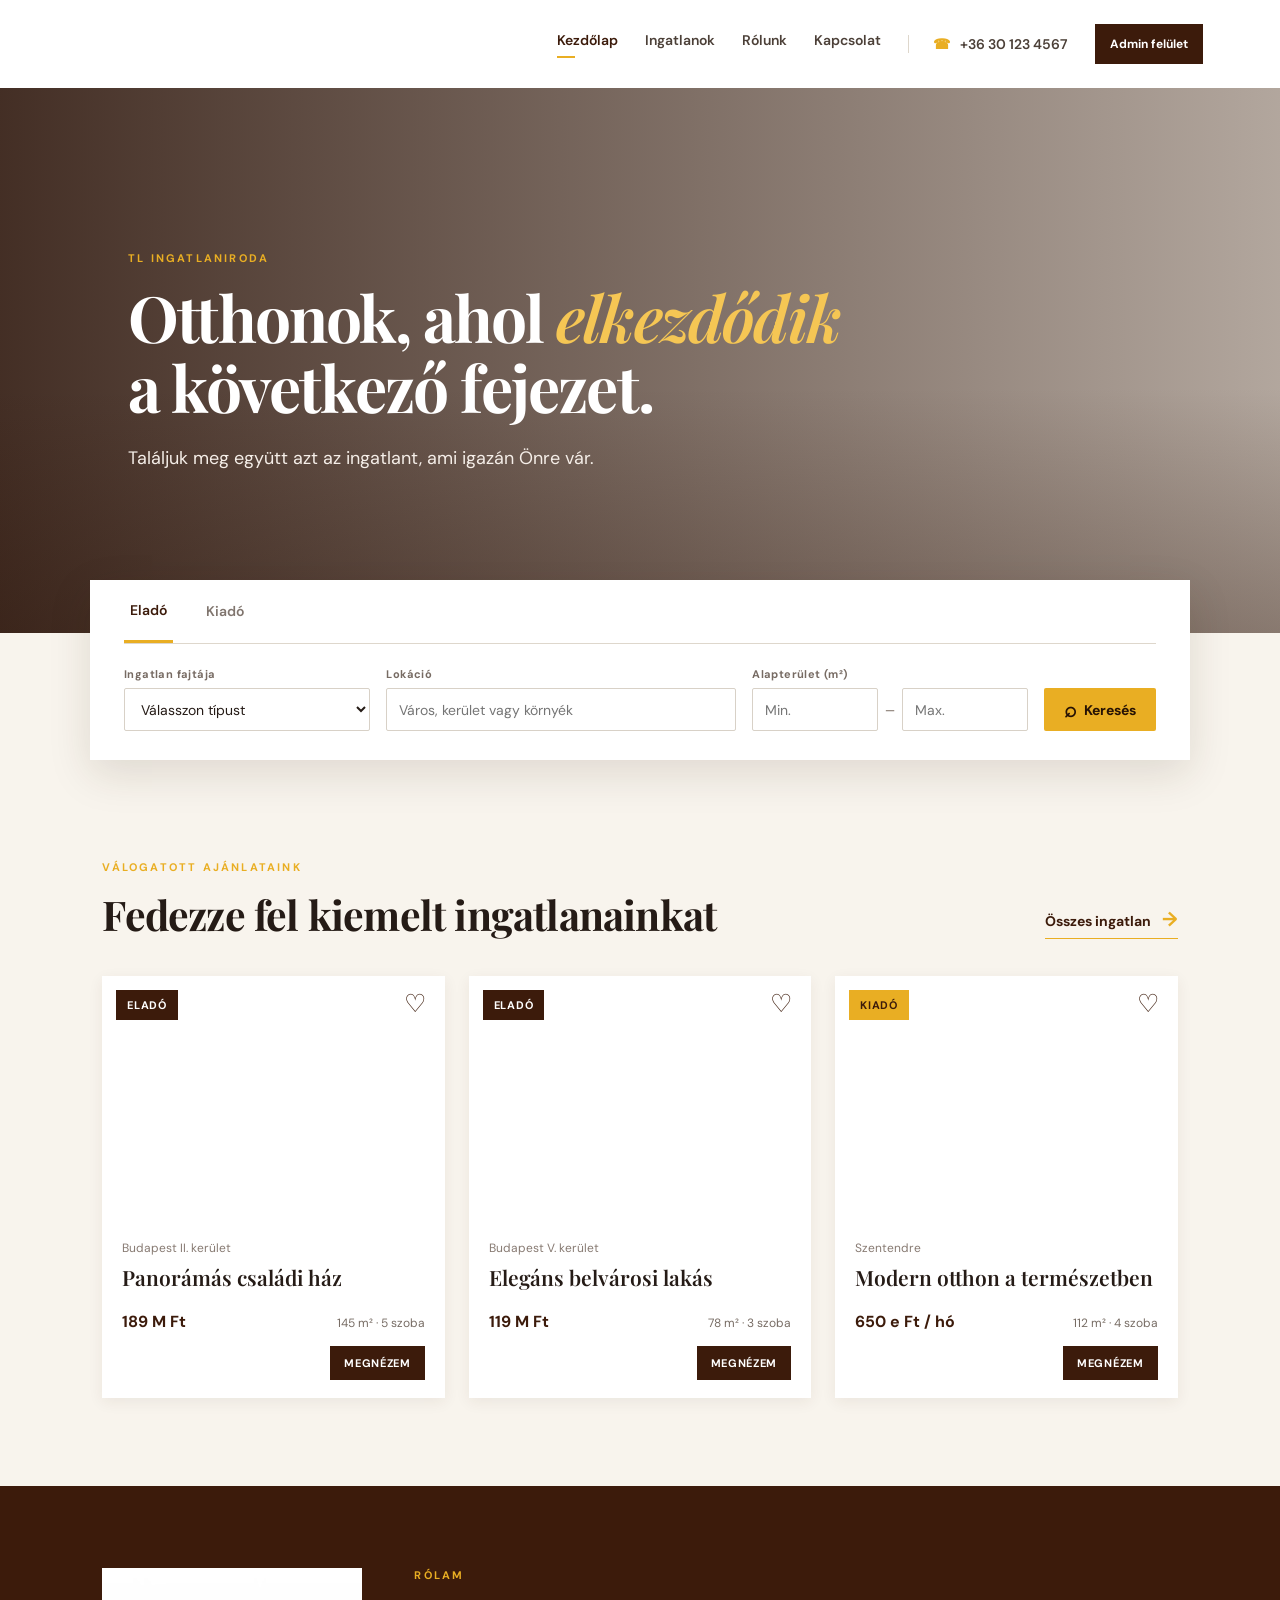
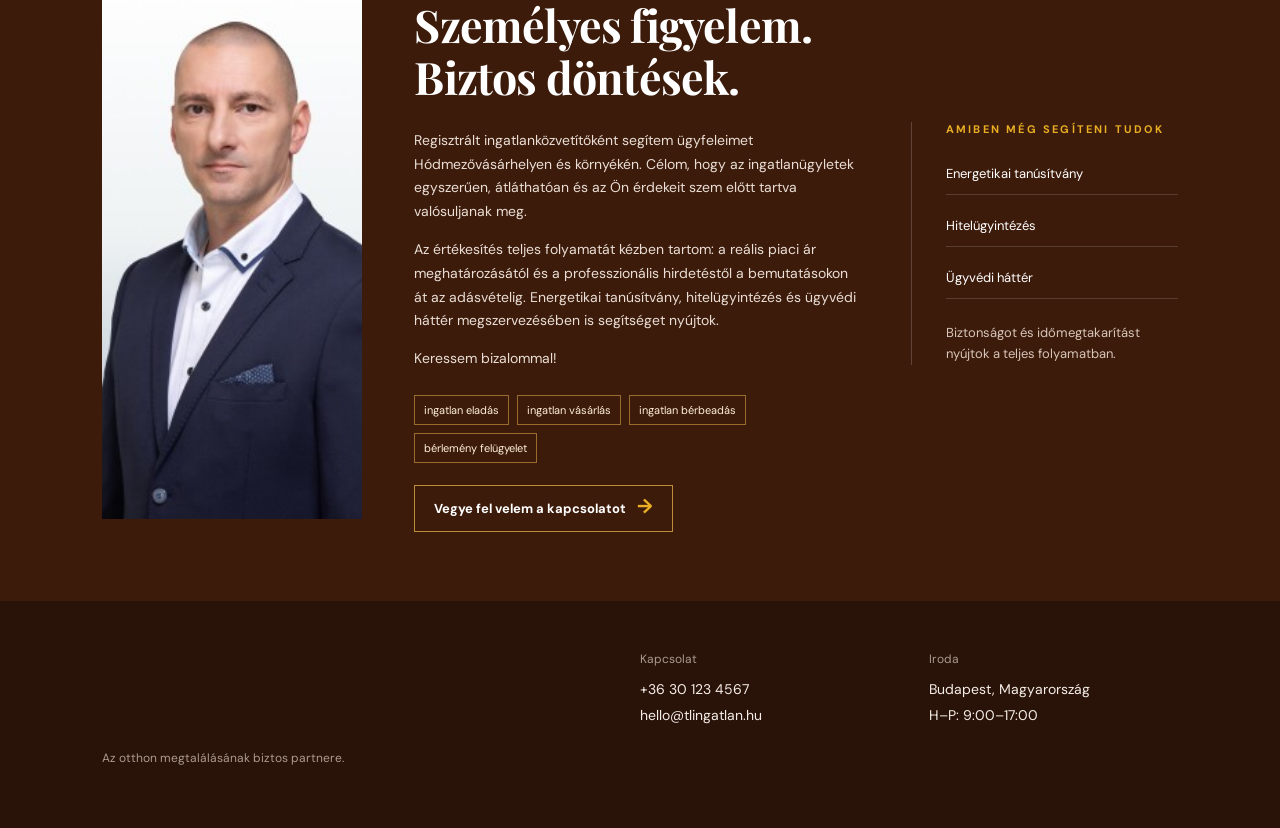
==== index.html @ bb2ad54e "Frissítsd a kártyagomb stílus és működés betöltését" ====
<!doctype html>
<html lang="hu">
  <head>
    <meta charset="UTF-8" />
    <meta name="viewport" content="width=device-width, initial-scale=1.0" />
    <meta name="description" content="TL Ingatlaniroda – otthonok, ahol elkezdődik a következő fejezet." />
    <title>TL Ingatlaniroda | Találja meg új otthonát</title>
    <link rel="preconnect" href="https://fonts.googleapis.com" />
    <link rel="preconnect" href="https://fonts.gstatic.com" crossorigin />
    <link href="https://fonts.googleapis.com/css2?family=DM+Sans:wght@400;500;600;700&family=Playfair+Display:wght@600;700&display=swap" rel="stylesheet" />
    <link rel="stylesheet" href="styles.css" />
    <link rel="stylesheet" href="custom.css" />
    <link rel="stylesheet" href="about.css" />
    <link rel="stylesheet" href="logo.css" /><link rel="stylesheet" href="listing-card.css?v=59e2a5e2" />
      <link rel="stylesheet" href="logo-small.css?v=8f2015ec" />
  </head>
  <body>
    <header class="site-header">
      <a class="brand" href="#kezdolap" aria-label="TL Ingatlaniroda kezdőlap">
        <img src="tl-logo_kicsi.png" alt="TL Ingatlaniroda logó" />
      </a>
      <nav class="main-nav" aria-label="Fő navigáció">
        <a class="active" href="#kezdolap">Kezdőlap</a>
        <a href="#ingatlanok">Ingatlanok</a>
        <a href="#rolunk">Rólunk</a>
        <a href="#kapcsolat">Kapcsolat</a>
      </nav>
      <a class="header-phone" href="tel:+36301234567"><span>☎</span> +36 30 123 4567</a>
      <a class="add-listing" href="admin.html">Admin felület</a>
      <button class="menu-button" aria-label="Menü megnyitása" aria-expanded="false">☰</button>
    </header>

    <main id="kezdolap">
      <section class="hero">
        <div class="hero-content">
          <p class="eyebrow">TL INGATLANIRODA</p>
          <h1>Otthonok, ahol <em>elkezdődik</em><br />a következő fejezet.</h1>
          <p class="hero-text">Találjuk meg együtt azt az ingatlant, ami igazán Önre vár.</p>
        </div>
        <div class="hero-scroll">Fedezze fel <span>↓</span></div>
      </section>

      <section class="search-panel" aria-label="Ingatlankereső">
        <div class="search-tabs" role="tablist">
          <button class="tab active" data-purpose="Eladó">Eladó</button>
          <button class="tab" data-purpose="Kiadó">Kiadó</button>
        </div>
        <div class="search-fields">
          <label>Ingatlan fajtája<select id="type"><option>Válasszon típust</option><option>Ház</option><option>Lakás</option><option>Telek</option><option>Nyaraló</option></select></label>
          <label>Lokáció<input id="location" type="text" placeholder="Város, kerület vagy környék" /></label>
          <label>Alapterület (m²)<span class="range"><input id="min-area" type="number" placeholder="Min." min="0" /><i>—</i><input id="max-area" type="number" placeholder="Max." min="0" /></span></label>
          <button class="search-button" id="search-btn"><span>⌕</span> Keresés</button>
        </div>
      </section>

      <section class="listings" id="ingatlanok">
        <div class="section-heading">
          <div><p class="eyebrow">VÁLOGATOTT AJÁNLATAINK</p><h2>Fedezze fel kiemelt ingatlanainkat</h2></div>
          <a href="#ingatlanok" class="all-link">Összes ingatlan <span>→</span></a>
        </div>
        <div class="property-grid" id="property-grid">
          <article class="property-card" tabindex="0" role="link" data-id="panoramas-csaladi-haz" data-type="Ház" data-location="Budapest" data-area="145" data-title="Panorámás családi ház" data-price="189 M Ft" data-rooms="5 szoba" data-description="Tágas, világos családi ház Budapest egyik legkedveltebb részén. A nagy üvegfelületek és a gondosan kialakított kert minden nap különleges hangulatot adnak. Ideális választás azoknak, akik nyugodt környezetben, mégis a város közelében szeretnének élni." data-images="https://images.unsplash.com/photo-1600585154340-be6161a56a0c?auto=format&fit=crop&w=1400&q=85|https://images.unsplash.com/photo-1600607687920-4e2a09cf159d?auto=format&fit=crop&w=1400&q=85|https://images.unsplash.com/photo-1600566753051-f0b89df2dd90?auto=format&fit=crop&w=1400&q=85">
            <div class="property-image image-one"><span class="tag">Eladó</span><button class="heart" aria-label="Kedvencnek jelölés">♡</button></div>
            <div class="property-info"><p>Budapest II. kerület</p><h3>Panorámás családi ház</h3><div><strong>189 M Ft</strong><span>145 m² · 5 szoba</span></div><a class="image-details-link" href="property.html?id=panoramas-csaladi-haz">Megnézem</a></div>
          </article>
          <article class="property-card" tabindex="0" role="link" data-id="elegans-belvarosi-lakas" data-type="Lakás" data-location="Budapest" data-area="78" data-title="Elegáns belvárosi lakás" data-price="119 M Ft" data-rooms="3 szoba" data-description="Igényesen felújított, elegáns lakás a belváros szívében. A prémium anyaghasználat, a praktikus alaprajz és a kiváló közlekedés együtt teszik igazán szerethető otthonná." data-images="https://images.unsplash.com/photo-1600210492486-724fe5c67fb0?auto=format&fit=crop&w=1400&q=85|https://images.unsplash.com/photo-1600607688969-a5bfcd646154?auto=format&fit=crop&w=1400&q=85|https://images.unsplash.com/photo-1600566753190-17f0baa2a6c3?auto=format&fit=crop&w=1400&q=85">
            <div class="property-image image-two"><span class="tag">Eladó</span><button class="heart" aria-label="Kedvencnek jelölés">♡</button></div>
            <div class="property-info"><p>Budapest V. kerület</p><h3>Elegáns belvárosi lakás</h3><div><strong>119 M Ft</strong><span>78 m² · 3 szoba</span></div><a class="image-details-link" href="property.html?id=elegans-belvarosi-lakas">Megnézem</a></div>
          </article>
          <article class="property-card" tabindex="0" role="link" data-id="modern-otthon-szentendre" data-type="Ház" data-location="Szentendre" data-area="112" data-title="Modern otthon a természetben" data-price="650 e Ft / hó" data-rooms="4 szoba" data-description="Kortárs otthon Szentendre csendes, zöldövezeti részén. A terasz és a napfényes közösségi terek a kikapcsolódás, a különálló hálószobák pedig a kényelmes mindennapok helyszínei." data-images="https://images.unsplash.com/photo-1600566753086-00f18fb6b3ea?auto=format&fit=crop&w=1400&q=85|https://images.unsplash.com/photo-1600607687939-ce8a6c25118c?auto=format&fit=crop&w=1400&q=85|https://images.unsplash.com/photo-1600585152915-d208bec867a1?auto=format&fit=crop&w=1400&q=85">
            <div class="property-image image-three"><span class="tag rent">Kiadó</span><button class="heart" aria-label="Kedvencnek jelölés">♡</button></div>
            <div class="property-info"><p>Szentendre</p><h3>Modern otthon a természetben</h3><div><strong>650 e Ft / hó</strong><span>112 m² · 4 szoba</span></div><a class="image-details-link" href="property.html?id=modern-otthon-szentendre">Megnézem</a></div>
          </article>
        </div>
        <p class="empty-state" id="empty-state" hidden>Nincs találat ezekkel a feltételekkel. Próbáljon más keresést!</p>
      </section>

      <section class="about" id="rolunk">
        <div class="about-portrait"><img src="tamas-laszlo.jpg" alt="A TL Ingatlaniroda ingatlanközvetítője" /></div>
        <div class="about-copy"><p class="eyebrow">RÓLAM</p><h2>Személyes figyelem.<br />Biztos döntések.</h2><p>Regisztrált ingatlanközvetítőként segítem ügyfeleimet Hódmezővásárhelyen és környékén. Célom, hogy az ingatlanügyletek egyszerűen, átláthatóan és az Ön érdekeit szem előtt tartva valósuljanak meg.</p><p>Az értékesítés teljes folyamatát kézben tartom: a reális piaci ár meghatározásától és a professzionális hirdetéstől a bemutatásokon át az adásvételig. Energetikai tanúsítvány, hitelügyintézés és ügyvédi háttér megszervezésében is segítséget nyújtok.</p><p>Keressem bizalommal!</p><div class="service-tags"><span>ingatlan eladás</span><span>ingatlan vásárlás</span><span>ingatlan bérbeadás</span><span>bérlemény felügyelet</span></div><a href="#kapcsolat" class="outline-button">Vegye fel velem a kapcsolatot <span>→</span></a></div>
        <aside class="about-support"><p class="eyebrow">AMIBEN MÉG SEGÍTENI TUDOK</p><div><span>Energetikai tanúsítvány</span><span>Hitelügyintézés</span><span>Ügyvédi háttér</span></div><p class="about-note">Biztonságot és időmegtakarítást nyújtok a teljes folyamatban.</p></aside>
      </section>
    </main>

    <footer id="kapcsolat"><div><span class="footer-brand" aria-label="TL Ingatlaniroda"></span><p>Az otthon megtalálásának biztos partnere.</p></div><div><p>Kapcsolat</p><a href="tel:+36301234567">+36 30 123 4567</a><a href="mailto:hello@tlingatlan.hu">hello@tlingatlan.hu</a></div><div><p>Iroda</p><span>Budapest, Magyarország</span><span>H–P: 9:00–17:00</span></div></footer>
    <div class="modal" id="listing-modal" hidden>
      <div class="modal-box" role="dialog" aria-modal="true" aria-labelledby="modal-title">
        <button class="modal-close" id="close-listing" aria-label="Bezárás">×</button>
        <p class="eyebrow">ÚJ HIRDETÉS</p><h2 id="modal-title">Ingatlan feltöltése</h2>
        <form id="listing-form" class="listing-form">
          <label>Cím<input required name="title" placeholder="Pl. Napos családi ház" /></label>
          <label>Lokáció<input required name="location" placeholder="Pl. Érd" /></label>
          <div><label>Típus<select name="type"><option>Ház</option><option>Lakás</option><option>Telek</option><option>Nyaraló</option></select></label><label>Alapterület (m²)<input required name="area" type="number" min="1" placeholder="120" /></label></div>
          <div><label>Ár<input required name="price" placeholder="Pl. 89 M Ft" /></label><label>Hirdetés<select name="purpose"><option>Eladó</option><option>Kiadó</option></select></label></div>
          <button>Hirdetés hozzáadása</button>
        </form>
      </div>
    </div>
    <div class="modal property-modal" id="property-modal" hidden>
      <div class="property-detail" role="dialog" aria-modal="true" aria-labelledby="detail-title">
        <button class="modal-close" id="close-property" aria-label="Bezárás">×</button>
        <div class="detail-gallery"><img id="detail-main-image" src="" alt="Ingatlan fényképe" /><div id="detail-thumbnails" class="thumbnails"></div></div>
        <div class="detail-content"><p class="eyebrow" id="detail-location"></p><h2 id="detail-title"></h2><div class="detail-price" id="detail-price"></div><div class="detail-specs"><span id="detail-type"></span><span id="detail-area"></span><span id="detail-rooms"></span></div><p id="detail-description"></p><a class="detail-contact" href="#kapcsolat">Érdeklődöm az ingatlanról <span>→</span></a></div>
      </div>
    </div>
    <script src="db.js"></script><script src="app.js?v=ff4c4e78"></script><script src="profile.js"></script>
  </body>
</html>
---- styles.css ----
:root{--brown:#3c1b0b;--brown-deep:#291207;--gold:#e9ae23;--cream:#f8f4ed;--ink:#251b16;--line:#ded7cc}*{box-sizing:border-box}html{scroll-behavior:smooth}body{margin:0;font-family:"DM Sans",sans-serif;color:var(--ink);background:var(--cream)}.site-header{height:88px;padding:0 clamp(24px,6vw,94px);display:flex;align-items:center;gap:42px;background:#fff;position:relative;z-index:5}.brand{height:70px;width:154px;overflow:hidden;display:flex;align-items:center}.brand img{width:154px;max-width:none;transform:scale(1.56);filter:none}.main-nav{display:flex;gap:32px;margin-left:auto}.main-nav a,.header-phone{text-decoration:none;color:#4c4038;font-size:14px;font-weight:600}.main-nav a.active{color:var(--brown)}.main-nav a.active:after{content:"";display:block;width:18px;height:2px;background:var(--gold);margin-top:7px}.header-phone{border-left:1px solid var(--line);padding-left:30px}.header-phone span{color:var(--gold);margin-right:7px}.menu-button{display:none;border:0;background:transparent;font-size:25px}.hero{min-height:545px;color:#fff;position:relative;display:flex;align-items:center;padding:84px clamp(24px,10vw,150px);background:linear-gradient(90deg,rgba(38,14,4,.86),rgba(48,22,9,.35)),url("https://images.unsplash.com/photo-1600607687939-ce8a6c25118c?auto=format&fit=crop&w=2000&q=85") center/cover}.hero:after{content:"";position:absolute;inset:0;background:linear-gradient(0deg,rgba(40,16,5,.3),transparent 45%)}.hero-content{position:relative;z-index:1}.eyebrow{font-size:11px;letter-spacing:2.2px;font-weight:700;color:var(--gold);margin:0 0 17px}.hero h1,h2{font-family:"Playfair Display",serif}.hero h1{font-size:clamp(40px,5vw,70px);line-height:1.1;margin:0;letter-spacing:-1.8px}.hero h1 em{font-weight:600;color:#f5c654}.hero-text{font-size:18px;margin:24px 0 0;color:#f5eee8}.hero-scroll{position:absolute;z-index:1;bottom:31px;right:clamp(24px,7vw,105px);font-size:12px;letter-spacing:1.2px;text-transform:uppercase}.hero-scroll span{font-size:20px;color:var(--gold);margin-left:10px}.search-panel{background:#fff;box-shadow:0 14px 40px rgba(55,35,19,.13);max-width:1100px;margin:-53px auto 0;position:relative;z-index:2;padding:0 34px 29px}.search-tabs{display:flex;gap:27px;border-bottom:1px solid var(--line);height:64px;align-items:end}.tab{border:0;background:none;font:600 14px "DM Sans";height:64px;color:#80756e;cursor:pointer}.tab.active{color:var(--brown);border-bottom:3px solid var(--gold)}.search-fields{display:grid;grid-template-columns:1fr 1.42fr 1.12fr auto;gap:16px;padding-top:23px}.search-fields label{font-size:11px;letter-spacing:.4px;font-weight:700;color:#776b63;display:flex;flex-direction:column;gap:7px}select,input{font:400 14px "DM Sans";color:var(--ink);border:1px solid #d8d1c7;border-radius:2px;height:43px;padding:0 12px;background:#fff;min-width:0}.range{display:grid;grid-template-columns:1fr 14px 1fr;gap:5px;align-items:center}.range input{width:100%}.range i{font-style:normal;color:#968a82;text-align:center}.search-button{align-self:end;height:43px;border:0;border-radius:2px;padding:0 20px;background:var(--gold);color:#261204;font:700 14px "DM Sans";cursor:pointer;white-space:nowrap}.search-button span{font-size:21px;line-height:0;vertical-align:-2px;margin-right:4px}.listings{padding:100px clamp(24px,8vw,120px) 88px;max-width:1500px;margin:auto}.section-heading{display:flex;justify-content:space-between;align-items:end;margin-bottom:37px}.section-heading h2,.about h2{font-size:clamp(28px,3.2vw,42px);margin:0;letter-spacing:-.8px;line-height:1.17}.all-link{color:var(--brown);font-size:14px;font-weight:700;text-decoration:none;border-bottom:1px solid var(--gold);padding-bottom:6px}.all-link span,.outline-button span{color:var(--gold);font-size:20px;margin-left:8px}.property-grid{display:grid;grid-template-columns:repeat(3,1fr);gap:24px}.property-card{background:white;box-shadow:0 4px 14px rgba(67,43,27,.07);transition:transform .25s,box-shadow .25s}.property-card:hover{transform:translateY(-5px);box-shadow:0 15px 30px rgba(67,43,27,.13)}.property-image{height:244px;background-size:cover;background-position:center;position:relative}.image-one{background-image:url("https://images.unsplash.com/photo-1600585154340-be6161a56a0c?auto=format&fit=crop&w=900&q=85")}.image-two{background-image:url("https://images.unsplash.com/photo-1600210492486-724fe5c67fb0?auto=format&fit=crop&w=900&q=85")}.image-three{background-image:url("https://images.unsplash.com/photo-1600566753086-00f18fb6b3ea?auto=format&fit=crop&w=900&q=85")}.tag{background:var(--brown);color:#fff;font-size:11px;font-weight:700;letter-spacing:.7px;text-transform:uppercase;padding:8px 11px;position:absolute;top:14px;left:14px}.tag.rent{background:var(--gold);color:var(--brown)}.heart{position:absolute;right:13px;top:11px;border:0;background:#fff;color:var(--brown);font-size:25px;width:34px;height:34px;border-radius:50%;line-height:1;cursor:pointer}.heart.liked{color:#c73a36}.property-info{padding:20px 20px 22px}.property-info p{font-size:12px;color:#877a72;margin:0 0 7px}.property-info h3{font:600 21px "Playfair Display";margin:0 0 20px}.property-info div{display:flex;justify-content:space-between;align-items:baseline;gap:10px}.property-info strong{font-size:16px;color:var(--brown)}.property-info span{font-size:12px;color:#776c64;white-space:nowrap}.empty-state{text-align:center;padding:50px;color:#776c64}.about{background:var(--brown);color:#fff;padding:75px clamp(24px,8vw,120px);display:grid;grid-template-columns:1.15fr 1fr auto;align-items:center;gap:65px}.about h2{font-size:clamp(31px,3.5vw,48px)}.about>p{line-height:1.8;color:#eaded5;max-width:480px}.outline-button{color:#fff;border:1px solid rgba(244,190,78,.7);padding:14px 19px;text-decoration:none;font-size:13px;font-weight:700;white-space:nowrap}footer{background:var(--brown-deep);color:#f5ede8;padding:49px clamp(24px,8vw,120px);display:grid;grid-template-columns:2fr 1fr 1fr;gap:40px}footer img{width:130px;mix-blend-mode:screen;display:block;margin:-20px 0 -8px -14px}footer p{font-size:12px;color:#ac9a90;line-height:1.6;margin:0 0 11px}footer a,footer span{display:block;color:#f5ede8;text-decoration:none;font-size:14px;margin:8px 0}@media(max-width:850px){.site-header{height:72px;padding:0 24px}.brand{width:125px;height:60px}.brand img{width:125px}.main-nav,.header-phone{display:none}.menu-button{display:block;margin-left:auto}.main-nav.open{display:flex;position:absolute;top:72px;left:0;right:0;background:#fff;padding:20px 24px;flex-direction:column;gap:18px;box-shadow:0 9px 12px rgba(0,0,0,.08)}.search-panel{margin:-30px 20px 0;padding:0 20px 21px}.search-fields{grid-template-columns:1fr 1fr}.search-button{grid-column:span 2}.property-grid{grid-template-columns:repeat(2,1fr)}.about{grid-template-columns:1fr;gap:25px}}@media(max-width:550px){.hero{min-height:480px;padding:60px 25px}.hero h1{font-size:39px}.hero-text{font-size:16px}.search-fields{grid-template-columns:1fr}.search-button{grid-column:auto}.listings{padding:70px 20px}.section-heading{align-items:start;gap:20px}.all-link{font-size:12px}.property-grid{grid-template-columns:1fr}.property-image{height:230px}.about{padding:55px 24px}footer{grid-template-columns:1fr;gap:24px}}
---- custom.css ----
.site-header{gap:27px}.brand{height:88px;width:128px;background:url("tl-logo.png") center calc(50% + 10px)/480px auto no-repeat}.brand img{display:none}.main-nav{gap:27px}.header-phone{padding-left:24px}.add-listing{border:0;background:var(--brown);color:#fff;padding:12px 15px;font:700 12px "DM Sans";cursor:pointer;white-space:nowrap;text-decoration:none}.footer-brand{display:block;width:118px;height:72px;background:url("tl-logo.png") center calc(50% + 12px)/430px auto no-repeat;margin-bottom:5px}footer img{display:none}.modal{position:fixed;inset:0;background:rgba(29,12,4,.62);z-index:20;padding:20px;display:grid;place-items:center}.modal[hidden]{display:none}.modal-box{width:min(100%,520px);background:#fff;padding:36px;position:relative;box-shadow:0 20px 50px rgba(0,0,0,.25)}.modal-box h2{margin:0 0 25px;font-size:34px}.modal-close{position:absolute;right:14px;top:9px;background:transparent;border:0;font-size:30px;color:#6f625c;cursor:pointer}.listing-form{display:grid;gap:14px}.listing-form label{font-size:12px;font-weight:700;color:#6f625c;display:grid;gap:6px}.listing-form>div{display:grid;grid-template-columns:1fr 1fr;gap:14px}.listing-form button{height:45px;border:0;background:var(--gold);color:var(--brown);font:700 14px "DM Sans";cursor:pointer;margin-top:6px}.property-card{cursor:pointer}.property-card:focus-visible{outline:3px solid var(--gold);outline-offset:3px}.property-detail{width:min(100%,970px);max-height:calc(100vh - 40px);overflow:auto;background:#fff;display:grid;grid-template-columns:1.15fr .85fr;position:relative;box-shadow:0 20px 50px rgba(0,0,0,.25)}.detail-gallery{background:#eee;padding:0}.detail-gallery>img{display:block;width:100%;height:410px;object-fit:cover}.thumbnails{display:grid;grid-template-columns:repeat(3,1fr);gap:5px;padding:7px;background:#fff}.thumbnails button{height:72px;padding:0;border:0;background:none;cursor:pointer;opacity:.65}.thumbnails button.active{opacity:1;outline:3px solid var(--gold);outline-offset:-3px}.thumbnails img{width:100%;height:100%;display:block;object-fit:cover}.detail-content{padding:52px 40px 36px}.detail-content h2{font-size:37px;line-height:1.15;margin:0}.detail-price{font:700 22px "DM Sans";color:var(--brown);margin:22px 0}.detail-specs{display:flex;flex-wrap:wrap;gap:8px;margin-bottom:26px}.detail-specs span{font-size:12px;color:#574a43;background:#f4eee6;padding:8px 10px}.detail-content>p:last-of-type{line-height:1.75;color:#62564f;font-size:14px}.detail-contact{display:inline-block;background:var(--gold);color:var(--brown);text-decoration:none;font-weight:700;font-size:13px;padding:14px 16px;margin-top:15px}.detail-contact span{font-size:18px;margin-left:8px}@media(max-width:1000px){.add-listing{display:none}}@media(max-width:850px){.brand{width:105px;height:72px;background-size:390px auto;background-position:center calc(50% + 8px)}.property-detail{grid-template-columns:1fr;max-width:650px}.detail-gallery>img{height:330px}.detail-content{padding:32px}}@media(max-width:550px){.modal-box{padding:30px 22px}.listing-form>div{grid-template-columns:1fr}.property-modal{padding:10px}.detail-gallery>img{height:245px}.detail-content{padding:28px 22px}.detail-content h2{font-size:31px}.thumbnails button{height:55px}}
---- about.css ----
.about{grid-template-columns:260px minmax(0,1.25fr) minmax(220px,.75fr);gap:52px;padding-top:82px;padding-bottom:82px}.about-portrait{align-self:stretch;min-height:400px;background:linear-gradient(145deg,#f5ecdf,#c8aa82);overflow:hidden}.about-portrait img{width:100%;height:100%;display:block;object-fit:cover;object-position:center top}.about-copy h2{margin-bottom:25px}.about-copy>p:not(.eyebrow){color:#eaded5;line-height:1.7;font-size:14px;margin:0 0 14px}.service-tags{display:flex;flex-wrap:wrap;gap:8px;margin:24px 0 30px}.service-tags span{border:1px solid rgba(244,190,78,.5);color:#fff0d6;font-size:11px;padding:7px 9px}.about-support{border-left:1px solid rgba(255,255,255,.18);padding-left:34px}.about-support>div{display:flex;flex-direction:column;gap:10px}.about-support span{font-size:13px;color:#fff;padding:12px 0;border-bottom:1px solid rgba(255,255,255,.15)}.about-note{font-size:13px;color:#d7c5b9;line-height:1.6;margin:24px 0 0}@media(max-width:1000px){.about{grid-template-columns:220px 1fr;gap:35px}.about-support{grid-column:span 2;border-left:0;border-top:1px solid rgba(255,255,255,.18);padding:25px 0 0}.about-support>div{flex-direction:row;flex-wrap:wrap}.about-support span{border:1px solid rgba(255,255,255,.18);padding:8px 10px}}@media(max-width:650px){.about{grid-template-columns:1fr;padding:55px 24px}.about-portrait{min-height:330px;width:100%;max-width:320px}.about-support{grid-column:auto}.about-support>div{flex-direction:column}.about-support span{border-width:0 0 1px}}
---- logo.css ----
/* A teljes logó látható marad: keskeny belső tér a tető és a felirat körül is. */
.brand{background-size:450px auto;background-position:center center}
.footer-brand{height:86px;background-size:380px auto;background-position:center center}
@media(max-width:850px){.brand{background-size:365px auto;background-position:center center}}
---- listing-card.css ----
.property-info{position:relative;padding-bottom:66px}.property-info .image-details-link{position:absolute;right:20px;bottom:18px;background:var(--brown);color:#fff;text-decoration:none;text-transform:uppercase;font:700 11px "DM Sans";letter-spacing:.7px;padding:10px 14px;transition:background .2s,transform .2s}.property-info .image-details-link:hover{background:var(--gold);color:var(--brown);transform:translateY(-2px)}.property-info .details-link{display:none}
---- logo-small.css ----
/* tl-logo_kicsi.png – teljes kép, vágás nélkül */
.brand,.footer-brand{background-image:url("[data-uri]…7389 tokens truncated…fktxL87msPvvQP25lrLhrSqDQjqxwmTFkQMxKgKsjGZrE6CI94CDzh8ebcI0kz5N6QjSiCfCqkkgkSQgLlIO9GhTGfuigpIACMY2Vm0BsaxLd+YvVbfmx6e8+jqrxgzM5YS4pThsxKKSHMwvc2PXsP/9LYpVYUD6SZFAMCixK2hIqA76PaaIin9vGzQGbOu5kHqDJkDaIQSBh3s5sVEdHdS/J8nqRC0G3vXSUFViXEF71gcv/zbhnmuhs0FFEHbTOiQFYxaREDzoOKJhXVn324f/Hv+Vtvg6HAQyeFqZEINKBkZhBBBaRYkJGVFhKRSKXkc/f7xz4SH/7wclw1jLurmkAAFlElkQSBwChUoIARBFFRBmYQo6JjuM2PfvT34RVvzik2l07s2UPJtgQAZBEREgBFgiAie6T6vxNCHlHh7nRLBERIBJDlvspny7y7sAcAGRAAEBUgiUZkgZzodMdgBMF7qI3xeZJKmSrFqVLaRw+Yilg84fL6i5/VHBz3zikgiDGjgNMWGKPPxxn+8m2DX3319LYZac/3WxkfXFciLaWEoARRGIXUrvfFzBwDOszIzGh0bYHANxL6i45Ul1xcP/SB+tzDy4FbIIEICVRBMUnCHJBBEyitI6su5rddX/zxm9Srr54ptGvE9zsoVW1SdpDyLoWIaHeRdHcSqv69psH/PwIR+eyeFSGwICPsmgtCABa6Lx/WaZ8ziwjyqd3nCIkAFeBuP2EkZs7C6m5F/T5PUiViJ6zYM1YRRoKLoV3kBZx3uD54UB0+lKqqbxmOTd3Hb6Objqa3ftg6vVhx+mBdDmhRWBfVcC7bIywQlQDtFnUgBOQokJ1aAwyJgwgmoJQz62AsE/sQoPeIiKsTe/YBd2A910W83wC1IzAyj3xsrq47Sh++Md58uz/aVLVqDw/M/lG0ZMmuJjgmzVAbkd1ArtM0vjfFgPfwL4VdZ+8zeIWIeddBE1BwSq4ygzAw3kcLS6ee/[base64]/f2d35lNLefbNfn4R3L3Rn6VtEBGDFu9KYxHgXzSsSvFsRis+TVDlRYTElZkDGpI0JfSwr5TNJipCTQVCgsiCSIV2k/rgtC5/ZRzCFYfEGKTZCRXGqmU5XogFCIorYGHSQRVJWSEQ6Z8VgK90mzoE5I4kGRMjsc2aNajfqcTfNWolVUBLaIrV5IF1Q1LmEniYq+mQjgjm1vrTbUnfulN9bkbI9/AvhM56FRsiYRYRPj3qKCEHdRxK+u/[base64]/UiYSQFdzpXRAjAmS6b7IKSBiA5K5S6KeGZy0iLHjqfkhoNxPqbqMEPk9S/d+G+0oecw97+D/H3l7nHvZwH+PfSUb4nkXaw/892LNUe9jDfYw9Uu1hD/cx9ki1hz3cx9gj1R72cB9jj1R72MN9jHtY/aMzRO2caV/ovto8PdN176UK5h728G+AeyDVGTvxv/AS9h559vD/Lvbcvz3s4T7Gvdv8vdPr29ts3cMezoR7R6o9Lu1hD/eIz6VE2afhdCLXZ2fXmYJ3/3lS112Le3yWz9/tu5/fJ/ewh38d3NNCxemElc+wUWfqw2fs2nd543OhwV3f/T8n3h728K+Je1KnP52zhKeqYSDI3eWTnLHG9Ome/znmAt55+t1yu5+ay93L8+xhD//6OEUqxYrRkT4OedJKn00Y55XLL9z5/33hYLEZ+23fy/oUZuhF6bSsa9PZUm+CGnOfglECc3TmIqzevjX/y7/FkvgZV7kLJkXm2TaUNehC+hZUvxN+460DT25IS2yzDFIO9We/LzGYdy66WK54YHFAFbaZIq3P9eZGHn6c4XV/s5j1dWlFJ9eqXEKX/[base64]/wTH9zbNXXw3MHGJKwfDBur5QMvgEsONpdcrM45GOqBvfCAPmstPOgCOvdcddao+eTWyjuvJXGDj30i3HgTPfUZ+LAr0gX7khsOfvQ3l++6zubCubBFkUx5YBGzPtMcDKzB4dYddOsnm/MOj668Sg6eszx0ofr11/Nr/7HTdiNCiKkXjR6tZhfKnnKR+gR2jUwycWZktaPWeGOxgJSJQBfjwCzaA/gdB5SbESAo9IVe8uZQl5S3WK3nHIBQu9LzMvCWtQJh5COq/bTkqQGdKCVMlAcaohRO5waztnYcpK/SuMOsQhFUMmaQ0mZpN1KKgi5TEq5HrDXplHuywpFRKmSlELm3jlZnuZXSkDRdo4ux8/[base64]/h5/+q8WtS6+lTpIsz1/2vOE3P407XvzVe8pv/B+LDqFwtuzp8Fr/bc85R8nsfTc15x8JlYt+kWddpiW4BNdcO/3bG5VGf/bQX1AXXLpF3FZYA7Sfnet6mSKrYrzs+OY7trLKmIH86m+/fbvp9GF18pwDZmP/[base64]/[base64]/t1GASs1ICIiySERyrdHeUupNUkhMVlhPHEAUJNCfON92a/+JNeWumqwImuXED0KAqS0ghockCQHCgJAuhGg2XyL/0hpu/5NHkQaUWJyNIwv10UJyDUXW3tC4V/rw1OGJIy8rCtRKX61Qvz3B7yCuL9uho0riCZl2OCWqC0KteVF26B5xdxZ1+sbU1siP23X/7z/v/7LWzd34cs+tTG1bKs+btvCwnzmfddaWDq56SjhyGSdcg9DNb3fqJ4i/fOu/SJJi2lo3K7WPmUsGRA8cefhne/2LaP/YFi1KGiWOktimO7pw82bh3vyd96Lad1TLNukAookqnodZr88VJKc0FB+OPfceR57301q3tqW5LW/RkBybqBw/ji56f2k1P7WIBK0sz95FsTixY6b6FUYU25OCy04VN4n/w9/ux9895zMZlR6amLJuURia1fnDjVn7ru5qbt8WaKsI/bzgGgB7yqhs88RHNFQ8bf/fLFvtcsQU7A2VDioDkKpOYujaBoksvsd/63PGv/mH7yU3e9m2pjTPdbDagMpS5Mvnk0FRXPsmfdz/l2kKpeMzz9R/rX3tNHpp9aDaf/NTBxYcGNsTajuZ5RtR/4EPlu96t8mLD0PTBD6QnXna48EdDlTNIhaS56jmF2Ew33XU3zt93XdRdgcqL125g+3ZTOh6sHwjdiaxq6uXCMT/uEr7s4u2NdaXAsGadw7HtfN2t06s/UHy0qUVPfNFZiAoA++5B9zOPfqTbP/Fxliu9D2nqFdfQJam8bLSz7ROLuNO4j197YtO7eZ+zskn1kl3wqZ6o0BqkVY1KEgQ+aWzx2EdufPNXVN/9U/MTaSd7GfCQaYezI0igNOS749UpUhmEnHfVFpKytcemgfR374C2Lg7y8qwBHKLBPPaIOK5kR0PZWUvUIWzUcsm6qkLwIQDDNe/jjQnU7HDBSgmwxyJOF8CFBZ/GwdaWGz6RxJZZd/0C7Jmq0tDKZDXktAwR0RCA5KjVjoq5LoH7eT0YdphF0sjIweHxb/7KUf6j9p0fK7RzjZyQqoy5JN5sBoNp7v78TYOzRvwzP9BPRvA9L5d3f2Q20E4rSK3JtK0tTYr8NV+eHnERQtDv+4i84W3qk9uhzVIJX3ZWesLD/CUPhcdqj374tjtiOQ/WDrLuJBWF6k/MGmfB5/YrrlpTfOuTLze/+Xp71qDq85ZAXSpzv33LtREv2vGxdu6pWUYaQ/mEK1ImkQ5e9xHIpq9Kq4qd+51Xu+2uKSZqtnjrP5245gPwiz9cpaHn3v23/5nef5vKjL0DzMl9pvtxaj2pF15d+mde2a9M2ksurD76wQWOQOLClpS6xAGUUkrrwFHh8uDa4nu+cfiTL7c9mwwmhLYsg84bwU+X5eqC29ddPTz/hvjS72xCgJ9/WXHd7WlYVn26ozTwlteEnbO6//JDCOlEttVX/yjctNnUFeTcKlO993rzoWtu+q/fVl12jmlUc80H4D0fWh48q3zwg1YfcsX2swt4//WTX/i9xVbnFGDfMGiuy33TnTtqO9iP4au+VD/qIfXJ2fY1Hxj/3huX0yBIcvnFiy+/av9FFx5/9pXF1R9q/vAvy9vVdpPGyrUU6cbb3e1/vPVlz9Jf+FSHfMJvmT/5h1DyMJlFsdI86mJ46j5H0rVY3XaCXvmn9Qdu3u5lrfNSDUJonTGqCznhooDhoCwg64c9ZGdgTj7uIau/90ZVjjykgmyOndMqePbmbkujnSKVFpWyiEI0AEAx91rbrZ2Jge689VWO28dzSKVZoSx+URBm3SA4gzRk0MuconFlHXWh28k5qzfXHoMC53KS3HkYFUNaBqsVivZ9Z5wZ0Aglty6SfPYaU4v2tsFgkJNGBGOMZAJQmmqNW5IME7bQRUWc+wJZuJxU8+/8+oH+zfi2G4xXrCIDzdgl6nsyinSzNZMwc97gOz4RPnC0fuC+NMZ5UQ60TWeX7ge/tVmvq5s34Zt+mW64fjlPEAEyJbKO3oPFX9rnPWb2oy9av+Hk7Jqj40euJM5itM6UClS9ikVVjvTi0nOoIPiCR6/84h/ubFGzWldNWnrVjC9a++H/dfJ3r17MUUkKVuOzLm4e95DsFXz02uprfkZ5YDYIPDpi57/57Wd97BO3XUSA++CYJQUrSK2v8Opbmw8dg/uPYaRhgtidenCf2XrGlI+9LB20xkN6+sMWb3tXcWQlQRwxTwUdS00pI3ploDB2gFSN00u+i1/2cvvxrX7h44Yb5bgJlko1i0E3eXHHJrg0aZbt335kvh3VQ/YvJ66e58aN4ibREpXWcSeqt17fBjaXgB4rBdDFQKSrm47CA84PHcAvv3H8Vx+G2OycTfm/fe/Glzz85APOm3/tlxQ/87uo3Bw9ghqgalfsATdcfNcLw+FR/8GT7qW/Bh8+Omu6uk1Naco/enf38v89//HvMF/84PmTHnzwvAvu+IVfKz5xB1tTNLyI2UjA6Zy7DibO/sn1xTf/0Ry8N1aiwCCqB53H3/hs89WPTEf2he/6ltE73rfyq6/wdrhEOTulWwRKUtlagtRyZw+thEc+PJWtuvJRs9/+3zbWXZIdxBJQKTQCHUB5N6Q6NeKJoEAitCTModdSGHD1wA4HGlLSgqVZ4axCDsYIsNS2oOQlcYErhgbspNdNA72X20tIrqCsnYDVNMqZiJcVDgPn7NrBaAipXs56ziGdeVtrdXIwJwUiBgGhB2pA9V3oEAhsIqVylEI5S6UgJF2COGyX3/Mt1ZWXSR25sJ02VUo8FFeBUaHulpOUJkTFogOFzbDQSrtM85Lpe77Fnz00Rzv8ih9q33ndcprg0GTwqPPrJ50nVx7orzorPeFA8+6PuVf8dbtQsOxmjRdwIBkIceGjdTBbzr/+yWtlAct+cM5qeNiDY2NGApmCWF77h7dtf+J6sE4mOT1wBc4emoHSjgAECjI5y0YFD6vyA0b9gRp++43HB+7AojRSq8bzJt8uAgXRTgCPsFqslFD2oT/jGJnj0x+VPRSc5CmXF5PCxh56muekUCEJEzNKAALEMndaoj+r9j/0LTuXrqpJKT12GUdaL5WvBzwsedQ0FtiGiLOeRpWs6WKQxzVOYoC2yQZ8gaCy9z0LxJGOE9YjLCgnBjEUZxhzP/Rxtmx2LjkH9h0oX/Xqk4sEEPiRD43zTjqdNQYi6MPChNn3fpV/8EEJ+fB3/Kj5+2v1YlGeO06PuXDy5EP+8ee4Q/v8b/yGes8nqybfsW8A3/fCpKmfziKW2pdpaepWD/MgzzggM0R4QD148nj0uFXz4IN51rlf/0P8ud82S3YjNX/[base64]/+98DGPowwPPKu6YDWtJj1KKxY0WU5OjYf+7f9EGZXGOKwHkQKHDoDRlYaoqsxjLlrccrxNKmQ//bqvrTd35hJ9qUfTePLW7dGC3YGhffzZxVmj0YHVdHC/5gTMBYtPkIoBrK+HIzUcNnoz8P1WToBNrjFnt4TVOmYwszTi1UJhRYtMXVd9RlW50/YK+dxz2ksPj689vjABRhU/++myM6VsBKFAyoKNhizMPkVQvbJLrRgiHXT5P78onzWhBQ7DcE7dsLWh09NULbsyztRiCYHB1sBq0C/iZlB9tILWEpFEUGAUFNqBrtJSQqvJ69xBBtEaYWwWRpBguGKhqnYWHfQnN9AC9CSmuvkYa6wAFhrHj31cd9n5VZ/l9157+0cWS1Xkhx32lw7HlUyTqUi4zgNXut/+Iz+rrFJ4mIovePqkzD4vDCZf0FKF2YBhErUOpUWoyi0eL9SkWLPqiJE17d/0ieYvXztCxhHqp1wFtUkpGMEiZdQ8Aa6EXFF0T3gC3fpRTc6bRFd9oYRmYIBSSoBeZIFSfU6kiiorMZpZlE7adnFOVpKqExGhJF32kC0yZIi2RRWG2nSxhSylkPYG0HNpUo7kWWUXsB6mGF0WpU3IBIphAD0PsWrBsPRlEg/F3SR4aGTQQ4giOkdhDZAUSCoZvQ5OETaqZ10kk8QuB2HwF++u33WbojwkO/3er2qffjFgWg9mR/Gy4kOLOBrQwixtTTRNTcIKQgU8338gPOrhkBOEhG94V9IJz93AYRURsYecbJOVxKgIsxE765Yfvcau19BAsKFiS5aXGacQzBdclmDV/8yryo/cUGAJjz0UL9lXzgGj9LWlBYfarOw3Pqkg0NesGu+zxiL3rIGpG3pFqRDC1lrq3NC588cODDeKi9AkQS5VQ9tFVkmB4qw4ZW2SJEQh6SV1BJlIE9ove7ia0fwFLy9nUEMfv+VJeUnD3KcylPNimUCLiRGHDiwSKFG/8LqVG5dltFBPlj/[base64]/oie4YwsU2q6wJ9wZpBBJPeOKcpTmL/3b8IFrD3spv+xynBze3iEepBXSnjvM5h6CeD731A/+9OLjjPhpEeu7lZPv/PRnxjrgZw93upsbExGAU+V2zxhTCIwkAJB3wn/6r811ty8qZbshvuCr0tPuP1Ui/QAxieN574fRpry0A9lHZWNczwLn3690Rlm0m8eK7V4KtIcGK1VGlcUQxgQ+OcI1gjXgKqlR7PS5qzCmTptGaJBlzeZJNPMrH7+xubPyho90v//6TqZgIH/Vs9WxrbprA+GKKXKCaUFV5s8c4e5sDT4t0nwnBHfHnLuWd0cAACEAwNQXqpVQABROryUCn/LEzR51hbv6pv6D1+U/eZNaBBkd1k9/qG+iFjrpWqOVTcImoZKsSWXF7z268zU/4e1yX27BDv3LnhePHDg6tcOu9JZqMH2C2TCuKr06E+Xip5TaP+OHnLpJobtWlhWRhfVIOhnfAFMJJhSqgXU9Zgs/9yoXoTYM0IFuVsbnyNmH5kZJu9CfPDm1YqqKWIJ1lcip4VcJaVTozAc/vplRicCogNVVOH5SgymN8+K1VSDwKSU4RERUd3YklJQgf/AjBSdQrB9xhT65FbpUdUgLXc0daJg+/glhqxlf/R749Tfd5myDW/3XP1nNm7LNJ020ejxS8e52fj9L65wJpx8tAwiAAH8qRGj3Bd2pM3CXNt0VE4J/FqG3+8Y9EYxOn1/deZ67fuN0VWsElDwoj+/At7+MPrnjTIdW+R/6xvjYy5JvkOkOp/eBWQQ/0YXt/DR5AGRFeO5ZSgMrhu1tmzRMBqzAc4qISkjlxJU1Dvu4PC646Knv/eJApXWc9En3oDsTXSwfdG6+36ETf/++naMNvPHDMeCK8vIFj+3rArWDvltGjgCMQqAMIu1qtAAACJ0O+6K7/OZPjU0iICKne+qnPoOIlkuVkFWDllKyHQtK9YzHatWGP327JCrf8I+tq2Dr+Pxbn1XO5ilarnpLiMJoUASyRc4anN53zU3pm17u2VQaQO/jn3w+XrI2jV5HMxci8dAvwjK0unAm010f5ae6BLKI3KmbducHmLnikY3JeASUzpc1zp/8wH1nH9z++49OfvN1JwKElZJWBocw5gecT7NpYslNo3Y8DNSgVBkwZlHCRgiBUYkC0YngE59MERQiDNgdOQd3FqGVKAq4s4pAqTv7z25rq9O614QMGfH915WUgSRedIQ7gZ1ejNLZew3+ygvqQyvqL98Gt7fl3717vLU0hRp/w1PqZhnZ5hrlRO/N5zinuht81q6/q0NzOqTvVJf/5znwd2FXvpuz3c2N/TNVlU+rso2IRCiSizoEgjmMfuCn4+2bg9qpDvvv/lL7jAdqk6uWliEASl7mtpFQEsTeOjV0puWcOAdbZACqixB0kw0k1MxaK9o/psvOk6c/Fh523uhx91dPfmQ8735quAoWulJOgJ4zHP/yJw2a3vzOm0rIdieaN93YQsEjSs+5Km02WmufPSmqgnjaFZkTQVCnBk7Eu0xrz9jUn3pMp3byiQhSHJINDBJ5xynZqPWTH6LuyOmN74DE6YZjcOMtZblSX3wOXXT2yklvDSVJEXHXA0QjmQAnuIwKPrwz/88/3x0PG20KGyP10q92D1z1gmbZ86RaodUmcJl9k5QSEbhLeOedCqJ3SUO4s0cxADTsrdOPPnf0yMPmkrMmDzgfvvQbtv7mw9X3/tLUmIk1Zn3MTdxB69Z84YaYgxhLoMtaM6WEGvvQKTSsEDIbMMDYp9z5UQIyhKnJRWmC5jZ7ASCxEgFOF8oHuKv9VwCgxAmqzVYUAmLkPmhXTH3X+G69KuteP+MRucfwB29pwHbk2rffHFs9czD/ymeunew2mkWPMkj3RJp7kfm7a1t2vTwBMWpXwIdRPvXg72qRPvVhEVJ4Z1wsgjqtB/Q5aTbc1SQiIiDfyVUk2dWXGmUAgiBTNO4lv7z82AmooBwX/bd+mXrYhYw5m1otularIngkSyCGOTSetYYMsH8DMDoEYAYUnUXICCnuuwXB8rJLV1/8bbOXPK9//tcA1jmqtoo0zjgI9f59+rzzu2tute/+JOzX4YL14u/fEtuuyl4/72lwbJqcGhqNKCIFSj71e0mdFhc7rY7MAnea9dNyzXyXX31qHMFT4xYHNc9kGAadV6ZoB2Iuv2i2Uvu/eNeoXYLWzaGV4oMf1m3wbdh6/nP90ZkOyhMkxdRh60kZxTqCrTomWPV423b5oz9/MgdkrA4cSj/y/H1nD7yz0OTl9o7xeYukVnUC+TSDeYYREuFUTxE2XkH6vq+c/vXPdD/+/K0ff/7+c4E+fkt77KTtu+kDDtshAGjpTL/swURCsNUwrDsDOCMwSDph1qQAgIHwlLKLnBLsA6TR8tbbOGYgDQjOKOQEzLuTAobdyG/Bu/TzhAoiZ2JQBhqvWJOP4CrThu31A/39Li7fdx1ee7MpGA6v6Le/viRvkeDrvuD4se6kWUXLJ1GdcfV1F/dgyHaj0RFPeWtIgCSIgABKKYBTDthuLPlpAsjpHr+rP7dr1k51lM9g3ZnyNu46YUMUpF317E/zGHcvgSSAXNlKQw+6btrZ0tB//3X1kq/tzj53uDKefefzXf/7+t3XecD9xMcoSZtK42KM4fgUhCpW7dowXz6BZSDdoXPOZ2ZqGfP2QvV9WjnUPfFy1o2+9g763deqQsL9RmVRJErqaY/IA4HHntNc/3JtZsVgH57sGEyr9ODgZPn4h+NtHzajAwvFWYyRXqPyIvmUEAvKad1uhjttlwCLqF0/e1eH6RS7+JRfgCwizAqKuYglRIFSL82Vj5ybCb7o4fm5F5XtSmfavpSiTKk29AUPbH9iQjsZVhxTTx0CKtFKQU5r40JxWLA60LTHFf7o/3I//nW5V/nAyvyHvzX9xG/hx4+yig4yZNVI586kBkr0KcfvzmdEROt+NIP04p9Pr/nHcPZ58adf1D5xnzz/Kfj2f5SPdevrbrOMKz6m1i1uSEQdoyu0C5etLa89CgpUyEIKJAdFQAq8JNJYaOPMTIMTkTSmG29VweuCiGPMKpJCVBHRAvCnD/QMQII9oF0xOWegwn3yuJm1yyMV9E0cKfuMxw1X3dZD98P7X842YJHd7VV0tgtNeem4fOil3R23d/s0SLs/m+ndsObe1ag4pTqDgAhaKwBG/NQk4DO87Ts/DKcYeO9yn0Ty7nIIEpy+kOA/czGJCIBFh5yhiLZDVxvXzcxLXjG4/o7cslHJf8/zzCPPhtQcJcNF4TBm0hFYf+ImvbNTZAWFpK9/KgkqZY2yBhEzJwCt3UrKbrbUHUK26o7IW7mjOuu1pS95Y42f9aj+eArf9zvwsv9d/MRbwk/+yfxVf3Pw9W8vMPouwHd96do0LzoPACTZC+0OTEKna06d/mmfJte3+y8iEp2yBrujyZ1mDYBVLoWEeGlNjtk84Lx40XnyvhtXvu0V+Sf/yvzG683L/zr92t8t/+G6EXhXeve1T8RpB1kS5qSICk4sKmmuA2cRKVQn5HP98RP8o7+Mi+BajIeH8N0vkHPrCVLLkiGXzny2hSjk3adzF8/21INWSi30nG17PJk7krr5VnnZT/sdAuvkZ79n9eJ6E3pq0nLo0On6upuqnWAFkiT4iscYVpBSyKJEFEmPLIAYKQsmleXCc0lLVohvfk81C2TIawaUCCqwAqJTLbYrJ7U7+9hdXctIkOkB50QiiGz+8moPBAOlJgr2KXncFd1NHbzklfX/+LPyf/6Neek7pq94ffPqfxoG03Hc/t4vPuuWo8BKA91x9133c02nv3MOAyC7WVOnR9ndJCuATzdTcBf3jxmIAE61+6d98nO/OuKn5Q8jopxWvwMQGlDB0OqdAw7UbNKaIoRjP/Xy4vu+Qa64tFRh9t3fqGBeznk5jf5sAzmhw/UbPrm9eZKHq0BN/1VfOPmVq5uFij4DoDGmSMHnnBT6yiIFcEqlhjTjugfroxTy2EuSWHjj3x369TftIDTJEUQQ3JwgfsEVMa3BY85eTs6NaXtEhcl+yxQoSUDupArsNuFpwpwi16f+i3fxkHcdH4BdXhlsM69IOElGMzVPfEbQAr/3yvi77+pFrIIIqla5ufxj/uEvA8zha582+sVX+z71BUipa+UXORlvoKnRsSJJ/dCqPmotN0H8yZ+jH3ohnLtSXFj0//3FpJOL24WGGaODu9Dprl4DEYnk3QkXIgrz7h91hCLasjCgmrPXhyLwx69LL/hSOWf9+H9/wfjFv5VD5L5hvdLwzqG/e++JL3sSi8CXXbnvZX+1FVNriqIPPalE0bIRJmFm9PGBF29oPp5I/+Ef5EhhPBDkVmtSBWaQHHcleQUAP32+BwCVMD3wkkZTOU/p1a/3QFgoaEu4/BE0UO2fvqX4pb9PAMEARI2Y7MbfLD76CufAP/[base64]/921YhgYTktM4xMCAZAsIYjWaAmHKBSanWxdLCeBOuvEoFht9483HG7pxKHn+WefJZeNVEP/C88PfvcUVWWdILvwCaDjj3BqDyU0wTIDZDCgKsyVQ9GHCx9tIhMaIRQYactYgi0gUaTxmI+yFCKwM2uUOpmbxR+9ea++0bSpgeGabHXkAndurf++jCiLlso3vS2fVjDjSPuaiuG3/rpq562LCLJz122LYQ3IBbrxooBnXZw4aqPUAbY406abR+I6C6fav7yd8afvz2qBhG5cnByPcZE+ghpqxzwallBFM7ziA9JYsCpIpgoQ7awiBbcFHEG112iIqqVNJURVjRLdHiL9/Rvf3dA85w4QXwbc+FUlpfuJyrWJ38k6tpelINwRWrt/7kV49SXyXOzK0H9oXWsa9zE8Ac3pAnXNJnC392dfXH1/U22bMGZu4gAxvxjOgyFBqVEKhBGSSKiO0lF4p1o9IXPmpx4QEFVv/I7/Qf6cixWq819KPnPtzPbP0/39IriA8o4pXn1489bJ9wJFx60PzTNYIatKSvf+q4m/FSBQFKnBkyaSVAgJqUjen0nPnuSRVwmk3XpkSyWkMNTS5NAdr0vRSjdQ/QaFmaptE+o4a0XhBbVClmUhSkKwaaYxw4ePD9u3XitjczkxflktXENs1Tnui3Oz33nJC1VQDADApUyqGstDKlDzpmUlQ5GI7JFP1CFbTsU9Awz9veeHZBjUKwcGDFUczWFmxSkzqsxChOS5WC+fVfgbdcU+UValvIzYhDSgqcWEkneww3zFZ/9HdvPkaUpLny4ubXXrh6xdg007kMPRSQetSkInAoQdtQRbYx2AKbUFzxiOLIKr7/lv0fvyEbLM/at2Kk11rW1tYUj/7+47U12XRy5cNwaHgrx167o24Y1WapSxPBRSw7M4gVUH1SzQu7hlJQzg7AiAIvmLBQlrrCmmHnR+eeB5YXqVPIVUhL7JZPfEBbbeg8qr/wMaNlB3/xvqpdwopTayuxLqMzANwUhXnrXylwJkX+/q/oZh3MZSfVYXoARG1ncm40VeBqHKbOW1LKpCY02h45euv8V39v8MFjk8hQxCr1HkC1kXW0xFnplCQoh4ygKdamBOkVAri03d3eSWtrJO0RSyfVySVXq5WCMvYONLRq/Euv5Vs3Qc/bp5y/fNEXV1aaNhNnKGfup35/5eTUTzr4T4/a+fav62uao8hQbUgb02ClxX2r4r/tOetmMHvHravf+gsNMK+V3YbTZSg0l9YVgqgwuwPZaZ7Pgx6pqLrYrxgzWeL02Relr/+ScqHyL79G/vANoLJb16leyY+7bD5ZVe//SH399brQvG8dcmirItRIRbH+mrcOAgAwPveJ0XZQ4GqApSArXeTIyD3lFvpmYk8FBN7jQkXpBnG+WFjAOvscmtEQo5VRCaZXhwqwi1QPhpkXItvG5WULtXYl1X1zsiRZHVVJNR3B2UX3xpcdueHGqYvDvstK7Tzo/uMDB5av++Bks2uGLtSWITMBESlObd9zRqfArw3DylgBODEmQHf2mrrjGFZUdZAg1pBnrujAwpodbWjIbfK1oOskouSysGXmZesGv/aqzaWHpz6+aneSBs960rsISWs/06a6/pYDP/CSnRd+7caDL7ntkkv8f3tJ+d4PyLveD3ds0pzzcMSXX9SOF2MvMyCHQFsn2gsu4ud86aCI23/9ThUFxmU3cJq5CrHtQ0PQfeAT8cbbqvMPpHMov+Tb4f/7eckhrKzaSIO4Mz939UCShaq4EDXOC2h12QafQzACthQ2GOMYu3XbaVO1zWJo9C+/UL/nCkkn8km2VQWrB/OTH6q//r9sj6vR0x45rYfwxqsXFZt9YzYMoc/WjInYKnjfNf3y68OA4dKBPPuq4T++RXQRe+vXazKGHnJBOYJl78GtQAMRUQ2KIk7vKKrRdY3/sV/HH/7W4caBhY8TKKZZjQJnw9aS4XY5LMkUA89pCc25K3jHcaA16wqHolLXGshjO0S+YzLW54yrGqZRr4G0Js0w1j/92+s/+J2zcwt82hXkhH/7dem4odt0v9iRF/+C+8bn5kdeyF/ysPLRl3Wv/Qf4hw8lXTPRySsuMV9/1draZPu176y+/7e2dxBGYo5sFBpbxa6iMClc17Eu6crD/LLnDd7/waUXKNfNuuxcutE95mEHLjlr65Mn/G+/ZfDTr15KYSfD7uwhNFP4yqcZMerdH52B4FoF+9ZGO5siPTs9WMgdnzy5cXxTH1pNK2bx/d93zv/8xZvHE7AW+27bmIrUsEsJXZzyloEB3KM8aQBgTgM3oG7x6AenR91//dL7981WOtE1kxG8d2d1MV0e/bB6/[base64]/Zzrw03L+BXnrf2hIPmyKFj2439xNHqL/6RbjkWwjxL7YSmRauM1nOSFz8XLjyU2340h3a+0LfcUr3ijXlYL77uC+MDzy7ropv5kVLzD23t85+Yv+VjvDkLrRhwGyH2JW4/+kFw1WPXzlnd2uoc9eudnkpM65bqQ0OIJ6pAfr72jltOru+zDyxVC90bbypf/zd4fN4P9RBDL1QGAJB0ZOC++UWdJcWLbrKCn/hQRSEPxnmwj8cFZx///uiBk8f8P70ztViZHKGI5FXgaaxWTMIDsP19X7v6oZ6/9qfyxRvdgfXadTCk2VOuLB9x0WTd3eHjZO76ozuj6242t143/8BNGcQ85Ahf9Tj38LM3ZzDY8sse8dobRtfdLB/50BxgBBgUuRhnz/6i4f3PaderQUjysZvk7W+vrjsxE6MS49kb9LTHLB91CZ69uiF8jOYljrvpfPiOf5Q/v2b5NzfZ41MzoOayw1VdKEh+SOF5X7z/IeduKxtPdKVLfnRoNBasMnYQgeOxnf6GKVx9Lbz6HXDtJiVv9gM/5Kz4dU8fPeQsHBxO2nfvu334x++VD3x87qAYGjvC+baMrO5Mjz/8vGr/[base64]/e7BcAcPEGHFGkVS0akEwkWVsU0/rkHdP0iZOY1Srw1kjD/fdBVHDQYr9YvbHfuslDDABFpfv28gNqXOmKOPcAeaBtnbnt+21P6sPHcismQHYF595kFUuoTC6T7r00OsN5G5ObT/ad0Zzax50ltR4CzFmMqpT4Ifilke7mzn1ox1vRwSaEwUNWl6KAF8MPz/tkJqtw8pwx7VupoLVYSJSdWq11cZHSsB40uNVvRnjvFC7ZN1gZLIs4JDAJt0HUzPP1J+228jqBBXjQPlgZgiSVouSyTL65bcvcHkxgAlweWYVzK1g3ZZ+9EoumOLqYXX/cLCEpzS7BufvhsLbFQHWsttPy+IwW87ooFyOnVmxeQHVs0akaFw2HBs5f2dhXLPa50dwvpHRmYLvtE8rrO7z72KypjEvBjxxOhjpIhOwU6WO5NcvCZ6dxfumhYtVa1DJbzqyi6ZJPBnW7Vwjh0fuKw4WeBuGi1Nxnblc1zfrq5AI+0s45oYO6Bn/x/[base64]/[base64]/[base64]/cKLKZ0x7QqxlIXKbKLqjas4+YIWFrrQOKOqnGAAosUn7wY4VjFYsiWVMaWEShd6Bn3CMBYpsWpDEpVUMYm4E/[base64]")!important;background-size:contain!important;background-position:center!important;background-repeat:no-repeat!important}
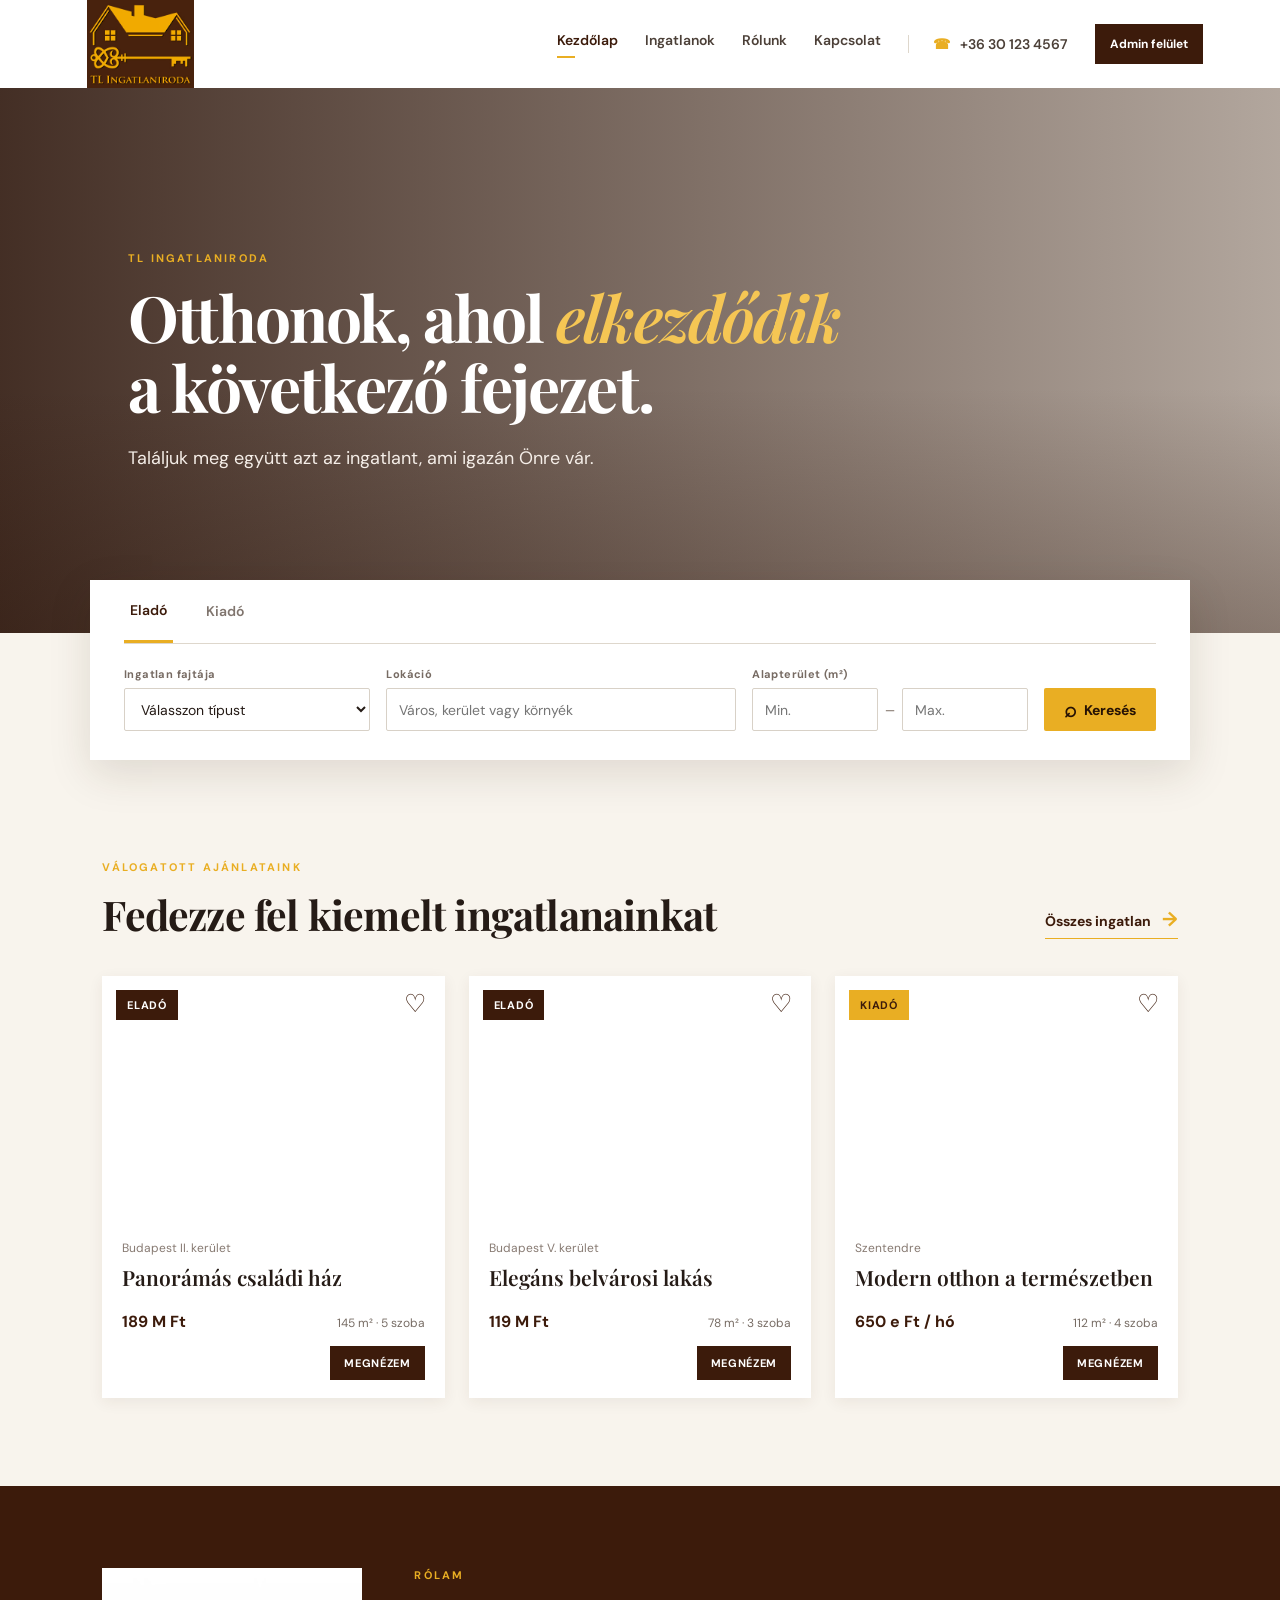
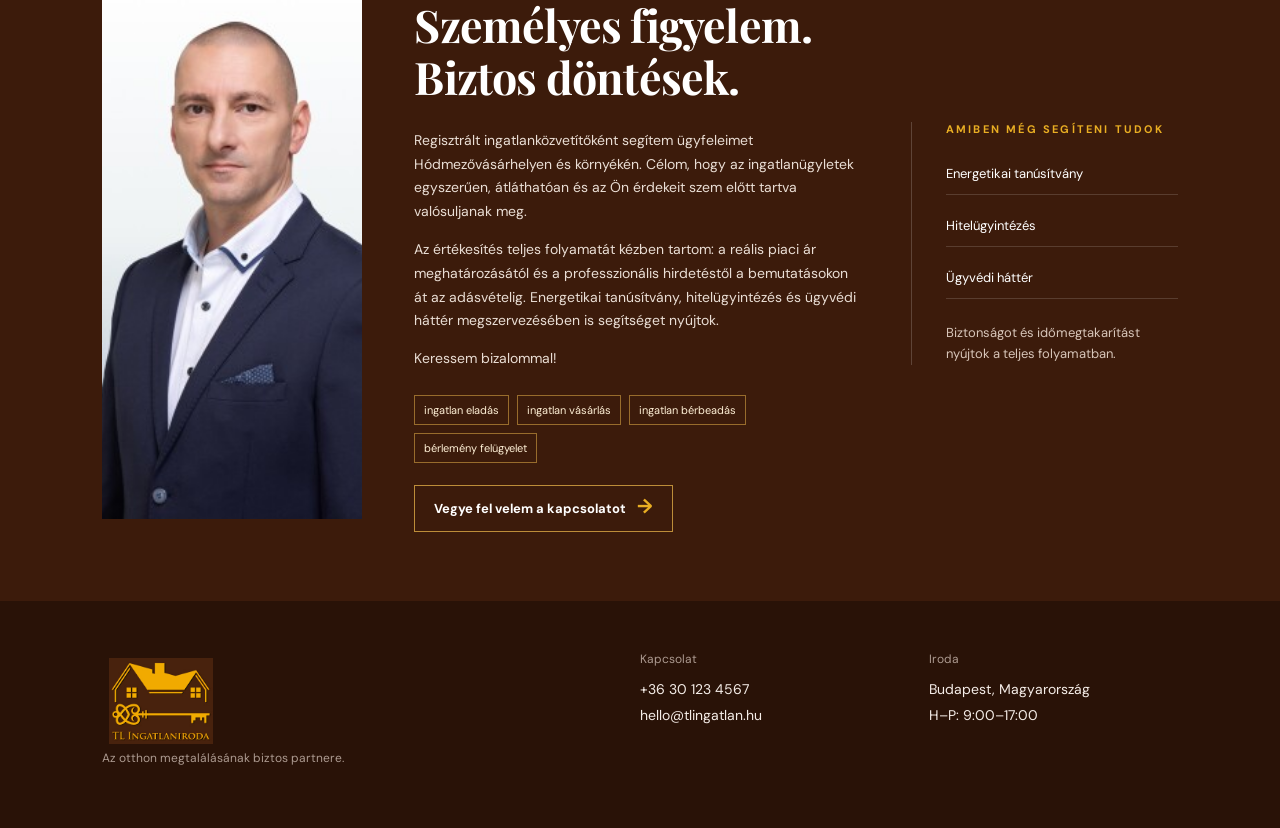
==== commit 299b4d57: "Töltsd be a feltöltött új logót a fejlécben és láblécben" ====
--- a/index.html
+++ b/index.html
@@ -11,8 +11,8 @@
     <link rel="stylesheet" href="styles.css" />
     <link rel="stylesheet" href="custom.css" />
     <link rel="stylesheet" href="about.css" />
-    <link rel="stylesheet" href="logo.css" /><link rel="stylesheet" href="listing-card.css?v=59e2a5e2" />
-      <link rel="stylesheet" href="logo-small.css?v=8f2015ec" />
+    <link rel="stylesheet" href="logo.css" /><link rel="stylesheet" href="listing-card.css?v=0eda9dd8" />
+      <link rel="stylesheet" href="logo-small.css?v=e083031f" />
   </head>
   <body>
     <header class="site-header">
@@ -103,6 +103,6 @@
         <div class="detail-content"><p class="eyebrow" id="detail-location"></p><h2 id="detail-title"></h2><div class="detail-price" id="detail-price"></div><div class="detail-specs"><span id="detail-type"></span><span id="detail-area"></span><span id="detail-rooms"></span></div><p id="detail-description"></p><a class="detail-contact" href="#kapcsolat">Érdeklődöm az ingatlanról <span>→</span></a></div>
       </div>
     </div>
-    <script src="db.js"></script><script src="app.js?v=ff4c4e78"></script><script src="profile.js"></script>
+    <script src="db.js"></script><script src="app.js?v=b8dff0e5"></script><script src="profile.js"></script>
   </body>
 </html>
--- a/listing-card.css
+++ b/listing-card.css
@@ -1 +1,2 @@
-.property-info{position:relative;padding-bottom:66px}.property-info .image-details-link{position:absolute;right:20px;bottom:18px;background:var(--brown);color:#fff;text-decoration:none;text-transform:uppercase;font:700 11px "DM Sans";letter-spacing:.7px;padding:10px 14px;transition:background .2s,transform .2s}.property-info .image-details-link:hover{background:var(--gold);color:var(--brown);transform:translateY(-2px)}.property-info .details-link{display:none}+.property-info{position:relative;padding-bottom:66px}.property-info .image-details-link{position:absolute;right:20px;bottom:18px;background:var(--brown);color:#fff;text-decoration:none;text-transform:uppercase;font:700 11px "DM Sans";letter-spacing:.7px;padding:10px 14px;transition:background .2s,transform .2s}.property-info .image-details-link:hover{background:var(--gold);color:var(--brown);transform:translateY(-2px)}.property-info .details-link{display:none}
+.reservation-ribbon{position:absolute;z-index:3;top:18px;right:-43px;width:158px;padding:9px 0;background:#c92d32;color:#fff;text-align:center;font:700 11px "DM Sans",sans-serif;letter-spacing:.9px;transform:rotate(45deg);box-shadow:0 2px 8px rgba(0,0,0,.18);pointer-events:none}.property-card{overflow:hidden}.property-actions .reserved-control{display:flex;align-items:center;gap:7px;margin-top:10px;font:700 12px "DM Sans",sans-serif;color:var(--brown);text-transform:uppercase;letter-spacing:.4px;cursor:pointer}.property-actions .reserved-control input{accent-color:#c92d32;width:16px;height:16px}
--- a/logo-small.css
+++ b/logo-small.css
@@ -1,2 +1,2 @@
 /* tl-logo_kicsi.png – teljes kép, vágás nélkül */
-.brand,.footer-brand{background-image:url("[data-uri]…7389 tokens truncated…fktxL87msPvvQP25lrLhrSqDQjqxwmTFkQMxKgKsjGZrE6CI94CDzh8ebcI0kz5N6QjSiCfCqkkgkSQgLlIO9GhTGfuigpIACMY2Vm0BsaxLd+YvVbfmx6e8+jqrxgzM5YS4pThsxKKSHMwvc2PXsP/9LYpVYUD6SZFAMCixK2hIqA76PaaIin9vGzQGbOu5kHqDJkDaIQSBh3s5sVEdHdS/J8nqRC0G3vXSUFViXEF71gcv/zbhnmuhs0FFEHbTOiQFYxaREDzoOKJhXVn324f/Hv+Vtvg6HAQyeFqZEINKBkZhBBBaRYkJGVFhKRSKXkc/f7xz4SH/7wclw1jLurmkAAFlElkQSBwChUoIARBFFRBmYQo6JjuM2PfvT34RVvzik2l07s2UPJtgQAZBEREgBFgiAie6T6vxNCHlHh7nRLBERIBJDlvspny7y7sAcAGRAAEBUgiUZkgZzodMdgBMF7qI3xeZJKmSrFqVLaRw+Yilg84fL6i5/VHBz3zikgiDGjgNMWGKPPxxn+8m2DX3319LYZac/3WxkfXFciLaWEoARRGIXUrvfFzBwDOszIzGh0bYHANxL6i45Ul1xcP/SB+tzDy4FbIIEICVRBMUnCHJBBEyitI6su5rddX/zxm9Srr54ptGvE9zsoVW1SdpDyLoWIaHeRdHcSqv69psH/PwIR+eyeFSGwICPsmgtCABa6Lx/WaZ8ziwjyqd3nCIkAFeBuP2EkZs7C6m5F/T5PUiViJ6zYM1YRRoKLoV3kBZx3uD54UB0+lKqqbxmOTd3Hb6Objqa3ftg6vVhx+mBdDmhRWBfVcC7bIywQlQDtFnUgBOQokJ1aAwyJgwgmoJQz62AsE/sQoPeIiKsTe/YBd2A910W83wC1IzAyj3xsrq47Sh++Md58uz/aVLVqDw/M/lG0ZMmuJjgmzVAbkd1ArtM0vjfFgPfwL4VdZ+8zeIWIeddBE1BwSq4ygzAw3kcLS6ee/[base64]/f2d35lNLefbNfn4R3L3Rn6VtEBGDFu9KYxHgXzSsSvFsRis+TVDlRYTElZkDGpI0JfSwr5TNJipCTQVCgsiCSIV2k/rgtC5/ZRzCFYfEGKTZCRXGqmU5XogFCIorYGHSQRVJWSEQ6Z8VgK90mzoE5I4kGRMjsc2aNajfqcTfNWolVUBLaIrV5IF1Q1LmEniYq+mQjgjm1vrTbUnfulN9bkbI9/AvhM56FRsiYRYRPj3qKCEHdRxK+u/[base64]/UiYSQFdzpXRAjAmS6b7IKSBiA5K5S6KeGZy0iLHjqfkhoNxPqbqMEPk9S/d+G+0oecw97+D/H3l7nHvZwH+PfSUb4nkXaw/892LNUe9jDfYw9Uu1hD/cx9ki1hz3cx9gj1R72cB9jj1R72MN9jHtY/aMzRO2caV/ovto8PdN176UK5h728G+AeyDVGTvxv/AS9h559vD/Lvbcvz3s4T7Gvdv8vdPr29ts3cMezoR7R6o9Lu1hD/eIz6VE2afhdCLXZ2fXmYJ3/3lS112Le3yWz9/tu5/fJ/ewh38d3NNCxemElc+wUWfqw2fs2nd543OhwV3f/T8n3h728K+Je1KnP52zhKeqYSDI3eWTnLHG9Ome/znmAt55+t1yu5+ay93L8+xhD//6OEUqxYrRkT4OedJKn00Y55XLL9z5/33hYLEZ+23fy/oUZuhF6bSsa9PZUm+CGnOfglECc3TmIqzevjX/y7/FkvgZV7kLJkXm2TaUNehC+hZUvxN+460DT25IS2yzDFIO9We/LzGYdy66WK54YHFAFbaZIq3P9eZGHn6c4XV/s5j1dWlFJ9eqXEKX/[base64]/wTH9zbNXXw3MHGJKwfDBur5QMvgEsONpdcrM45GOqBvfCAPmstPOgCOvdcddao+eTWyjuvJXGDj30i3HgTPfUZ+LAr0gX7khsOfvQ3l++6zubCubBFkUx5YBGzPtMcDKzB4dYddOsnm/MOj668Sg6eszx0ofr11/Nr/7HTdiNCiKkXjR6tZhfKnnKR+gR2jUwycWZktaPWeGOxgJSJQBfjwCzaA/gdB5SbESAo9IVe8uZQl5S3WK3nHIBQu9LzMvCWtQJh5COq/bTkqQGdKCVMlAcaohRO5waztnYcpK/SuMOsQhFUMmaQ0mZpN1KKgi5TEq5HrDXplHuywpFRKmSlELm3jlZnuZXSkDRdo4ux8/[base64]/h5/+q8WtS6+lTpIsz1/2vOE3P407XvzVe8pv/B+LDqFwtuzp8Fr/bc85R8nsfTc15x8JlYt+kWddpiW4BNdcO/3bG5VGf/bQX1AXXLpF3FZYA7Sfnet6mSKrYrzs+OY7trLKmIH86m+/fbvp9GF18pwDZmP/[base64]/[base64]/t1GASs1ICIiySERyrdHeUupNUkhMVlhPHEAUJNCfON92a/+JNeWumqwImuXED0KAqS0ghockCQHCgJAuhGg2XyL/0hpu/5NHkQaUWJyNIwv10UJyDUXW3tC4V/rw1OGJIy8rCtRKX61Qvz3B7yCuL9uho0riCZl2OCWqC0KteVF26B5xdxZ1+sbU1siP23X/7z/v/7LWzd34cs+tTG1bKs+btvCwnzmfddaWDq56SjhyGSdcg9DNb3fqJ4i/fOu/SJJi2lo3K7WPmUsGRA8cefhne/2LaP/YFi1KGiWOktimO7pw82bh3vyd96Lad1TLNukAookqnodZr88VJKc0FB+OPfceR57301q3tqW5LW/RkBybqBw/ji56f2k1P7WIBK0sz95FsTixY6b6FUYU25OCy04VN4n/w9/ux9895zMZlR6amLJuURia1fnDjVn7ru5qbt8WaKsI/bzgGgB7yqhs88RHNFQ8bf/fLFvtcsQU7A2VDioDkKpOYujaBoksvsd/63PGv/mH7yU3e9m2pjTPdbDagMpS5Mvnk0FRXPsmfdz/l2kKpeMzz9R/rX3tNHpp9aDaf/NTBxYcGNsTajuZ5RtR/4EPlu96t8mLD0PTBD6QnXna48EdDlTNIhaS56jmF2Ew33XU3zt93XdRdgcqL125g+3ZTOh6sHwjdiaxq6uXCMT/uEr7s4u2NdaXAsGadw7HtfN2t06s/UHy0qUVPfNFZiAoA++5B9zOPfqTbP/Fxliu9D2nqFdfQJam8bLSz7ROLuNO4j197YtO7eZ+zskn1kl3wqZ6o0BqkVY1KEgQ+aWzx2EdufPNXVN/9U/MTaSd7GfCQaYezI0igNOS749UpUhmEnHfVFpKytcemgfR374C2Lg7y8qwBHKLBPPaIOK5kR0PZWUvUIWzUcsm6qkLwIQDDNe/jjQnU7HDBSgmwxyJOF8CFBZ/GwdaWGz6RxJZZd/0C7Jmq0tDKZDXktAwR0RCA5KjVjoq5LoH7eT0YdphF0sjIweHxb/7KUf6j9p0fK7RzjZyQqoy5JN5sBoNp7v78TYOzRvwzP9BPRvA9L5d3f2Q20E4rSK3JtK0tTYr8NV+eHnERQtDv+4i84W3qk9uhzVIJX3ZWesLD/CUPhcdqj374tjtiOQ/WDrLuJBWF6k/MGmfB5/YrrlpTfOuTLze/+Xp71qDq85ZAXSpzv33LtREv2vGxdu6pWUYaQ/mEK1ImkQ5e9xHIpq9Kq4qd+51Xu+2uKSZqtnjrP5245gPwiz9cpaHn3v23/5nef5vKjL0DzMl9pvtxaj2pF15d+mde2a9M2ksurD76wQWOQOLClpS6xAGUUkrrwFHh8uDa4nu+cfiTL7c9mwwmhLYsg84bwU+X5eqC29ddPTz/hvjS72xCgJ9/WXHd7WlYVn26ozTwlteEnbO6//JDCOlEttVX/yjctNnUFeTcKlO993rzoWtu+q/fVl12jmlUc80H4D0fWh48q3zwg1YfcsX2swt4//WTX/i9xVbnFGDfMGiuy33TnTtqO9iP4au+VD/qIfXJ2fY1Hxj/3huX0yBIcvnFiy+/av9FFx5/9pXF1R9q/vAvy9vVdpPGyrUU6cbb3e1/vPVlz9Jf+FSHfMJvmT/5h1DyMJlFsdI86mJ46j5H0rVY3XaCXvmn9Qdu3u5lrfNSDUJonTGqCznhooDhoCwg64c9ZGdgTj7uIau/90ZVjjykgmyOndMqePbmbkujnSKVFpWyiEI0AEAx91rbrZ2Jge689VWO28dzSKVZoSx+URBm3SA4gzRk0MuconFlHXWh28k5qzfXHoMC53KS3HkYFUNaBqsVivZ9Z5wZ0Aglty6SfPYaU4v2tsFgkJNGBGOMZAJQmmqNW5IME7bQRUWc+wJZuJxU8+/8+oH+zfi2G4xXrCIDzdgl6nsyinSzNZMwc97gOz4RPnC0fuC+NMZ5UQ60TWeX7ge/tVmvq5s34Zt+mW64fjlPEAEyJbKO3oPFX9rnPWb2oy9av+Hk7Jqj40euJM5itM6UClS9ikVVjvTi0nOoIPiCR6/84h/ubFGzWldNWnrVjC9a++H/dfJ3r17MUUkKVuOzLm4e95DsFXz02uprfkZ5YDYIPDpi57/57Wd97BO3XUSA++CYJQUrSK2v8Opbmw8dg/uPYaRhgtidenCf2XrGlI+9LB20xkN6+sMWb3tXcWQlQRwxTwUdS00pI3ploDB2gFSN00u+i1/2cvvxrX7h44Yb5bgJlko1i0E3eXHHJrg0aZbt335kvh3VQ/YvJ66e58aN4ibREpXWcSeqt17fBjaXgB4rBdDFQKSrm47CA84PHcAvv3H8Vx+G2OycTfm/fe/Glzz85APOm3/tlxQ/87uo3Bw9ghqgalfsATdcfNcLw+FR/8GT7qW/Bh8+Omu6uk1Naco/enf38v89//HvMF/84PmTHnzwvAvu+IVfKz5xB1tTNLyI2UjA6Zy7DibO/sn1xTf/0Ry8N1aiwCCqB53H3/hs89WPTEf2he/6ltE73rfyq6/wdrhEOTulWwRKUtlagtRyZw+thEc+PJWtuvJRs9/+3zbWXZIdxBJQKTQCHUB5N6Q6NeKJoEAitCTModdSGHD1wA4HGlLSgqVZ4axCDsYIsNS2oOQlcYErhgbspNdNA72X20tIrqCsnYDVNMqZiJcVDgPn7NrBaAipXs56ziGdeVtrdXIwJwUiBgGhB2pA9V3oEAhsIqVylEI5S6UgJF2COGyX3/Mt1ZWXSR25sJ02VUo8FFeBUaHulpOUJkTFogOFzbDQSrtM85Lpe77Fnz00Rzv8ih9q33ndcprg0GTwqPPrJ50nVx7orzorPeFA8+6PuVf8dbtQsOxmjRdwIBkIceGjdTBbzr/+yWtlAct+cM5qeNiDY2NGApmCWF77h7dtf+J6sE4mOT1wBc4emoHSjgAECjI5y0YFD6vyA0b9gRp++43HB+7AojRSq8bzJt8uAgXRTgCPsFqslFD2oT/jGJnj0x+VPRSc5CmXF5PCxh56muekUCEJEzNKAALEMndaoj+r9j/0LTuXrqpJKT12GUdaL5WvBzwsedQ0FtiGiLOeRpWs6WKQxzVOYoC2yQZ8gaCy9z0LxJGOE9YjLCgnBjEUZxhzP/Rxtmx2LjkH9h0oX/Xqk4sEEPiRD43zTjqdNQYi6MPChNn3fpV/8EEJ+fB3/Kj5+2v1YlGeO06PuXDy5EP+8ee4Q/v8b/yGes8nqybfsW8A3/fCpKmfziKW2pdpaepWD/MgzzggM0R4QD148nj0uFXz4IN51rlf/0P8ud82S3YjNX/[base64]/+98DGPowwPPKu6YDWtJj1KKxY0WU5OjYf+7f9EGZXGOKwHkQKHDoDRlYaoqsxjLlrccrxNKmQ//bqvrTd35hJ9qUfTePLW7dGC3YGhffzZxVmj0YHVdHC/5gTMBYtPkIoBrK+HIzUcNnoz8P1WToBNrjFnt4TVOmYwszTi1UJhRYtMXVd9RlW50/YK+dxz2ksPj689vjABRhU/++myM6VsBKFAyoKNhizMPkVQvbJLrRgiHXT5P78onzWhBQ7DcE7dsLWh09NULbsyztRiCYHB1sBq0C/iZlB9tILWEpFEUGAUFNqBrtJSQqvJ69xBBtEaYWwWRpBguGKhqnYWHfQnN9AC9CSmuvkYa6wAFhrHj31cd9n5VZ/l9157+0cWS1Xkhx32lw7HlUyTqUi4zgNXut/+Iz+rrFJ4mIovePqkzD4vDCZf0FKF2YBhErUOpUWoyi0eL9SkWLPqiJE17d/0ieYvXztCxhHqp1wFtUkpGMEiZdQ8Aa6EXFF0T3gC3fpRTc6bRFd9oYRmYIBSSoBeZIFSfU6kiiorMZpZlE7adnFOVpKqExGhJF32kC0yZIi2RRWG2nSxhSylkPYG0HNpUo7kWWUXsB6mGF0WpU3IBIphAD0PsWrBsPRlEg/F3SR4aGTQQ4giOkdhDZAUSCoZvQ5OETaqZ10kk8QuB2HwF++u33WbojwkO/3er2qffjFgWg9mR/Gy4kOLOBrQwixtTTRNTcIKQgU8338gPOrhkBOEhG94V9IJz93AYRURsYecbJOVxKgIsxE765Yfvcau19BAsKFiS5aXGacQzBdclmDV/8yryo/cUGAJjz0UL9lXzgGj9LWlBYfarOw3Pqkg0NesGu+zxiL3rIGpG3pFqRDC1lrq3NC588cODDeKi9AkQS5VQ9tFVkmB4qw4ZW2SJEQh6SV1BJlIE9ove7ia0fwFLy9nUEMfv+VJeUnD3KcylPNimUCLiRGHDiwSKFG/8LqVG5dltFBPlj/[base64]/oie4YwsU2q6wJ9wZpBBJPeOKcpTmL/3b8IFrD3spv+xynBze3iEepBXSnjvM5h6CeD731A/+9OLjjPhpEeu7lZPv/PRnxjrgZw93upsbExGAU+V2zxhTCIwkAJB3wn/6r811ty8qZbshvuCr0tPuP1Ui/QAxieN574fRpry0A9lHZWNczwLn3690Rlm0m8eK7V4KtIcGK1VGlcUQxgQ+OcI1gjXgKqlR7PS5qzCmTptGaJBlzeZJNPMrH7+xubPyho90v//6TqZgIH/Vs9WxrbprA+GKKXKCaUFV5s8c4e5sDT4t0nwnBHfHnLuWd0cAACEAwNQXqpVQABROryUCn/LEzR51hbv6pv6D1+U/eZNaBBkd1k9/qG+iFjrpWqOVTcImoZKsSWXF7z268zU/4e1yX27BDv3LnhePHDg6tcOu9JZqMH2C2TCuKr06E+Xip5TaP+OHnLpJobtWlhWRhfVIOhnfAFMJJhSqgXU9Zgs/9yoXoTYM0IFuVsbnyNmH5kZJu9CfPDm1YqqKWIJ1lcip4VcJaVTozAc/vplRicCogNVVOH5SgymN8+K1VSDwKSU4RERUd3YklJQgf/AjBSdQrB9xhT65FbpUdUgLXc0daJg+/glhqxlf/R749Tfd5myDW/3XP1nNm7LNJ020ejxS8e52fj9L65wJpx8tAwiAAH8qRGj3Bd2pM3CXNt0VE4J/FqG3+8Y9EYxOn1/deZ67fuN0VWsElDwoj+/At7+MPrnjTIdW+R/6xvjYy5JvkOkOp/eBWQQ/0YXt/DR5AGRFeO5ZSgMrhu1tmzRMBqzAc4qISkjlxJU1Dvu4PC646Knv/eJApXWc9En3oDsTXSwfdG6+36ETf/++naMNvPHDMeCK8vIFj+3rArWDvltGjgCMQqAMIu1qtAAACJ0O+6K7/OZPjU0iICKne+qnPoOIlkuVkFWDllKyHQtK9YzHatWGP327JCrf8I+tq2Dr+Pxbn1XO5ilarnpLiMJoUASyRc4anN53zU3pm17u2VQaQO/jn3w+XrI2jV5HMxci8dAvwjK0unAm010f5ae6BLKI3KmbducHmLnikY3JeASUzpc1zp/8wH1nH9z++49OfvN1JwKElZJWBocw5gecT7NpYslNo3Y8DNSgVBkwZlHCRgiBUYkC0YngE59MERQiDNgdOQd3FqGVKAq4s4pAqTv7z25rq9O614QMGfH915WUgSRedIQ7gZ1ejNLZew3+ygvqQyvqL98Gt7fl3717vLU0hRp/w1PqZhnZ5hrlRO/N5zinuht81q6/q0NzOqTvVJf/5znwd2FXvpuz3c2N/TNVlU+rso2IRCiSizoEgjmMfuCn4+2bg9qpDvvv/lL7jAdqk6uWliEASl7mtpFQEsTeOjV0puWcOAdbZACqixB0kw0k1MxaK9o/psvOk6c/Fh523uhx91dPfmQ8735quAoWulJOgJ4zHP/yJw2a3vzOm0rIdieaN93YQsEjSs+5Km02WmufPSmqgnjaFZkTQVCnBk7Eu0xrz9jUn3pMp3byiQhSHJINDBJ5xynZqPWTH6LuyOmN74DE6YZjcOMtZblSX3wOXXT2yklvDSVJEXHXA0QjmQAnuIwKPrwz/88/3x0PG20KGyP10q92D1z1gmbZ86RaodUmcJl9k5QSEbhLeOedCqJ3SUO4s0cxADTsrdOPPnf0yMPmkrMmDzgfvvQbtv7mw9X3/tLUmIk1Zn3MTdxB69Z84YaYgxhLoMtaM6WEGvvQKTSsEDIbMMDYp9z5UQIyhKnJRWmC5jZ7ASCxEgFOF8oHuKv9VwCgxAmqzVYUAmLkPmhXTH3X+G69KuteP+MRucfwB29pwHbk2rffHFs9czD/ymeunew2mkWPMkj3RJp7kfm7a1t2vTwBMWpXwIdRPvXg72qRPvVhEVJ4Z1wsgjqtB/Q5aTbc1SQiIiDfyVUk2dWXGmUAgiBTNO4lv7z82AmooBwX/bd+mXrYhYw5m1otularIngkSyCGOTSetYYMsH8DMDoEYAYUnUXICCnuuwXB8rJLV1/8bbOXPK9//tcA1jmqtoo0zjgI9f59+rzzu2tute/+JOzX4YL14u/fEtuuyl4/72lwbJqcGhqNKCIFSj71e0mdFhc7rY7MAnea9dNyzXyXX31qHMFT4xYHNc9kGAadV6ZoB2Iuv2i2Uvu/eNeoXYLWzaGV4oMf1m3wbdh6/nP90ZkOyhMkxdRh60kZxTqCrTomWPV423b5oz9/MgdkrA4cSj/y/H1nD7yz0OTl9o7xeYukVnUC+TSDeYYREuFUTxE2XkH6vq+c/vXPdD/+/K0ff/7+c4E+fkt77KTtu+kDDtshAGjpTL/swURCsNUwrDsDOCMwSDph1qQAgIHwlLKLnBLsA6TR8tbbOGYgDQjOKOQEzLuTAobdyG/Bu/TzhAoiZ2JQBhqvWJOP4CrThu31A/39Li7fdx1ee7MpGA6v6Le/viRvkeDrvuD4se6kWUXLJ1GdcfV1F/dgyHaj0RFPeWtIgCSIgABKKYBTDthuLPlpAsjpHr+rP7dr1k51lM9g3ZnyNu46YUMUpF317E/zGHcvgSSAXNlKQw+6btrZ0tB//3X1kq/tzj53uDKefefzXf/7+t3XecD9xMcoSZtK42KM4fgUhCpW7dowXz6BZSDdoXPOZ2ZqGfP2QvV9WjnUPfFy1o2+9g763deqQsL9RmVRJErqaY/IA4HHntNc/3JtZsVgH57sGEyr9ODgZPn4h+NtHzajAwvFWYyRXqPyIvmUEAvKad1uhjttlwCLqF0/e1eH6RS7+JRfgCwizAqKuYglRIFSL82Vj5ybCb7o4fm5F5XtSmfavpSiTKk29AUPbH9iQjsZVhxTTx0CKtFKQU5r40JxWLA60LTHFf7o/3I//nW5V/nAyvyHvzX9xG/hx4+yig4yZNVI586kBkr0KcfvzmdEROt+NIP04p9Pr/nHcPZ58adf1D5xnzz/Kfj2f5SPdevrbrOMKz6m1i1uSEQdoyu0C5etLa89CgpUyEIKJAdFQAq8JNJYaOPMTIMTkTSmG29VweuCiGPMKpJCVBHRAvCnD/QMQII9oF0xOWegwn3yuJm1yyMV9E0cKfuMxw1X3dZD98P7X842YJHd7VV0tgtNeem4fOil3R23d/s0SLs/m+ndsObe1ag4pTqDgAhaKwBG/NQk4DO87Ts/DKcYeO9yn0Ty7nIIEpy+kOA/czGJCIBFh5yhiLZDVxvXzcxLXjG4/o7cslHJf8/zzCPPhtQcJcNF4TBm0hFYf+ImvbNTZAWFpK9/KgkqZY2yBhEzJwCt3UrKbrbUHUK26o7IW7mjOuu1pS95Y42f9aj+eArf9zvwsv9d/MRbwk/+yfxVf3Pw9W8vMPouwHd96do0LzoPACTZC+0OTEKna06d/mmfJte3+y8iEp2yBrujyZ1mDYBVLoWEeGlNjtk84Lx40XnyvhtXvu0V+Sf/yvzG683L/zr92t8t/+G6EXhXeve1T8RpB1kS5qSICk4sKmmuA2cRKVQn5HP98RP8o7+Mi+BajIeH8N0vkHPrCVLLkiGXzny2hSjk3adzF8/21INWSi30nG17PJk7krr5VnnZT/sdAuvkZ79n9eJ6E3pq0nLo0On6upuqnWAFkiT4iscYVpBSyKJEFEmPLIAYKQsmleXCc0lLVohvfk81C2TIawaUCCqwAqJTLbYrJ7U7+9hdXctIkOkB50QiiGz+8moPBAOlJgr2KXncFd1NHbzklfX/+LPyf/6Neek7pq94ffPqfxoG03Hc/t4vPuuWo8BKA91x9133c02nv3MOAyC7WVOnR9ndJCuATzdTcBf3jxmIAE61+6d98nO/OuKn5Q8jopxWvwMQGlDB0OqdAw7UbNKaIoRjP/Xy4vu+Qa64tFRh9t3fqGBeznk5jf5sAzmhw/UbPrm9eZKHq0BN/1VfOPmVq5uFij4DoDGmSMHnnBT6yiIFcEqlhjTjugfroxTy2EuSWHjj3x369TftIDTJEUQQ3JwgfsEVMa3BY85eTs6NaXtEhcl+yxQoSUDupArsNuFpwpwi16f+i3fxkHcdH4BdXhlsM69IOElGMzVPfEbQAr/3yvi77+pFrIIIqla5ufxj/uEvA8zha582+sVX+z71BUipa+UXORlvoKnRsSJJ/dCqPmotN0H8yZ+jH3ohnLtSXFj0//3FpJOL24WGGaODu9Dprl4DEYnk3QkXIgrz7h91hCLasjCgmrPXhyLwx69LL/hSOWf9+H9/wfjFv5VD5L5hvdLwzqG/e++JL3sSi8CXXbnvZX+1FVNriqIPPalE0bIRJmFm9PGBF29oPp5I/+Ef5EhhPBDkVmtSBWaQHHcleQUAP32+BwCVMD3wkkZTOU/p1a/3QFgoaEu4/BE0UO2fvqX4pb9PAMEARI2Y7MbfLD76CufAP/[base64]/921YhgYTktM4xMCAZAsIYjWaAmHKBSanWxdLCeBOuvEoFht9483HG7pxKHn+WefJZeNVEP/C88PfvcUVWWdILvwCaDjj3BqDyU0wTIDZDCgKsyVQ9GHCx9tIhMaIRQYactYgi0gUaTxmI+yFCKwM2uUOpmbxR+9ea++0bSpgeGabHXkAndurf++jCiLlso3vS2fVjDjSPuaiuG3/rpq562LCLJz122LYQ3IBbrxooBnXZw4aqPUAbY406abR+I6C6fav7yd8afvz2qBhG5cnByPcZE+ghpqxzwallBFM7ziA9JYsCpIpgoQ7awiBbcFHEG112iIqqVNJURVjRLdHiL9/Rvf3dA85w4QXwbc+FUlpfuJyrWJ38k6tpelINwRWrt/7kV49SXyXOzK0H9oXWsa9zE8Ac3pAnXNJnC392dfXH1/U22bMGZu4gAxvxjOgyFBqVEKhBGSSKiO0lF4p1o9IXPmpx4QEFVv/I7/Qf6cixWq819KPnPtzPbP0/39IriA8o4pXn1489bJ9wJFx60PzTNYIatKSvf+q4m/FSBQFKnBkyaSVAgJqUjen0nPnuSRVwmk3XpkSyWkMNTS5NAdr0vRSjdQ/QaFmaptE+o4a0XhBbVClmUhSkKwaaYxw4ePD9u3XitjczkxflktXENs1Tnui3Oz33nJC1VQDADApUyqGstDKlDzpmUlQ5GI7JFP1CFbTsU9Awz9veeHZBjUKwcGDFUczWFmxSkzqsxChOS5WC+fVfgbdcU+UValvIzYhDSgqcWEkneww3zFZ/9HdvPkaUpLny4ubXXrh6xdg007kMPRSQetSkInAoQdtQRbYx2AKbUFzxiOLIKr7/lv0fvyEbLM/at2Kk11rW1tYUj/7+47U12XRy5cNwaHgrx167o24Y1WapSxPBRSw7M4gVUH1SzQu7hlJQzg7AiAIvmLBQlrrCmmHnR+eeB5YXqVPIVUhL7JZPfEBbbeg8qr/wMaNlB3/xvqpdwopTayuxLqMzANwUhXnrXylwJkX+/q/oZh3MZSfVYXoARG1ncm40VeBqHKbOW1LKpCY02h45euv8V39v8MFjk8hQxCr1HkC1kXW0xFnplCQoh4ygKdamBOkVAri03d3eSWtrJO0RSyfVySVXq5WCMvYONLRq/Euv5Vs3Qc/bp5y/fNEXV1aaNhNnKGfup35/5eTUTzr4T4/a+fav62uao8hQbUgb02ClxX2r4r/tOetmMHvHravf+gsNMK+V3YbTZSg0l9YVgqgwuwPZaZ7Pgx6pqLrYrxgzWeL02Relr/+ScqHyL79G/vANoLJb16leyY+7bD5ZVe//SH399brQvG8dcmirItRIRbH+mrcOAgAwPveJ0XZQ4GqApSArXeTIyD3lFvpmYk8FBN7jQkXpBnG+WFjAOvscmtEQo5VRCaZXhwqwi1QPhpkXItvG5WULtXYl1X1zsiRZHVVJNR3B2UX3xpcdueHGqYvDvstK7Tzo/uMDB5av++Bks2uGLtSWITMBESlObd9zRqfArw3DylgBODEmQHf2mrrjGFZUdZAg1pBnrujAwpodbWjIbfK1oOskouSysGXmZesGv/aqzaWHpz6+aneSBs960rsISWs/06a6/pYDP/CSnRd+7caDL7ntkkv8f3tJ+d4PyLveD3ds0pzzcMSXX9SOF2MvMyCHQFsn2gsu4ud86aCI23/9ThUFxmU3cJq5CrHtQ0PQfeAT8cbbqvMPpHMov+Tb4f/7eckhrKzaSIO4Mz939UCShaq4EDXOC2h12QafQzACthQ2GOMYu3XbaVO1zWJo9C+/UL/nCkkn8km2VQWrB/OTH6q//r9sj6vR0x45rYfwxqsXFZt9YzYMoc/WjInYKnjfNf3y68OA4dKBPPuq4T++RXQRe+vXazKGHnJBOYJl78GtQAMRUQ2KIk7vKKrRdY3/sV/HH/7W4caBhY8TKKZZjQJnw9aS4XY5LMkUA89pCc25K3jHcaA16wqHolLXGshjO0S+YzLW54yrGqZRr4G0Js0w1j/92+s/+J2zcwt82hXkhH/7dem4odt0v9iRF/+C+8bn5kdeyF/ysPLRl3Wv/Qf4hw8lXTPRySsuMV9/1draZPu176y+/7e2dxBGYo5sFBpbxa6iMClc17Eu6crD/LLnDd7/waUXKNfNuuxcutE95mEHLjlr65Mn/G+/ZfDTr15KYSfD7uwhNFP4yqcZMerdH52B4FoF+9ZGO5siPTs9WMgdnzy5cXxTH1pNK2bx/d93zv/8xZvHE7AW+27bmIrUsEsJXZzyloEB3KM8aQBgTgM3oG7x6AenR91//dL7981WOtE1kxG8d2d1MV0e/bB6/[base64]/Zzrw03L+BXnrf2hIPmyKFj2439xNHqL/6RbjkWwjxL7YSmRauM1nOSFz8XLjyU2340h3a+0LfcUr3ijXlYL77uC+MDzy7ropv5kVLzD23t85+Yv+VjvDkLrRhwGyH2JW4/+kFw1WPXzlnd2uoc9eudnkpM65bqQ0OIJ6pAfr72jltOru+zDyxVC90bbypf/zd4fN4P9RBDL1QGAJB0ZOC++UWdJcWLbrKCn/hQRSEPxnmwj8cFZx///uiBk8f8P70ztViZHKGI5FXgaaxWTMIDsP19X7v6oZ6/9qfyxRvdgfXadTCk2VOuLB9x0WTd3eHjZO76ozuj6242t143/8BNGcQ85Ahf9Tj38LM3ZzDY8sse8dobRtfdLB/50BxgBBgUuRhnz/6i4f3PaderQUjysZvk7W+vrjsxE6MS49kb9LTHLB91CZ69uiF8jOYljrvpfPiOf5Q/v2b5NzfZ41MzoOayw1VdKEh+SOF5X7z/IeduKxtPdKVLfnRoNBasMnYQgeOxnf6GKVx9Lbz6HXDtJiVv9gM/5Kz4dU8fPeQsHBxO2nfvu334x++VD3x87qAYGjvC+baMrO5Mjz/8vGr/[base64]/e7BcAcPEGHFGkVS0akEwkWVsU0/rkHdP0iZOY1Srw1kjD/fdBVHDQYr9YvbHfuslDDABFpfv28gNqXOmKOPcAeaBtnbnt+21P6sPHcismQHYF595kFUuoTC6T7r00OsN5G5ObT/ad0Zzax50ltR4CzFmMqpT4Ifilke7mzn1ox1vRwSaEwUNWl6KAF8MPz/tkJqtw8pwx7VupoLVYSJSdWq11cZHSsB40uNVvRnjvFC7ZN1gZLIs4JDAJt0HUzPP1J+228jqBBXjQPlgZgiSVouSyTL65bcvcHkxgAlweWYVzK1g3ZZ+9EoumOLqYXX/cLCEpzS7BufvhsLbFQHWsttPy+IwW87ooFyOnVmxeQHVs0akaFw2HBs5f2dhXLPa50dwvpHRmYLvtE8rrO7z72KypjEvBjxxOhjpIhOwU6WO5NcvCZ6dxfumhYtVa1DJbzqyi6ZJPBnW7Vwjh0fuKw4WeBuGi1Nxnblc1zfrq5AI+0s45oYO6Bn/x/[base64]/[base64]/[base64]/cKLKZ0x7QqxlIXKbKLqjas4+YIWFrrQOKOqnGAAosUn7wY4VjFYsiWVMaWEShd6Bn3CMBYpsWpDEpVUMYm4E/[base64]")!important;background-size:contain!important;background-position:center!important;background-repeat:no-repeat!important}+.brand,.footer-brand{background-image:url("[data-uri]")!important;background-size:contain!important;background-position:center!important;background-repeat:no-repeat!important}
